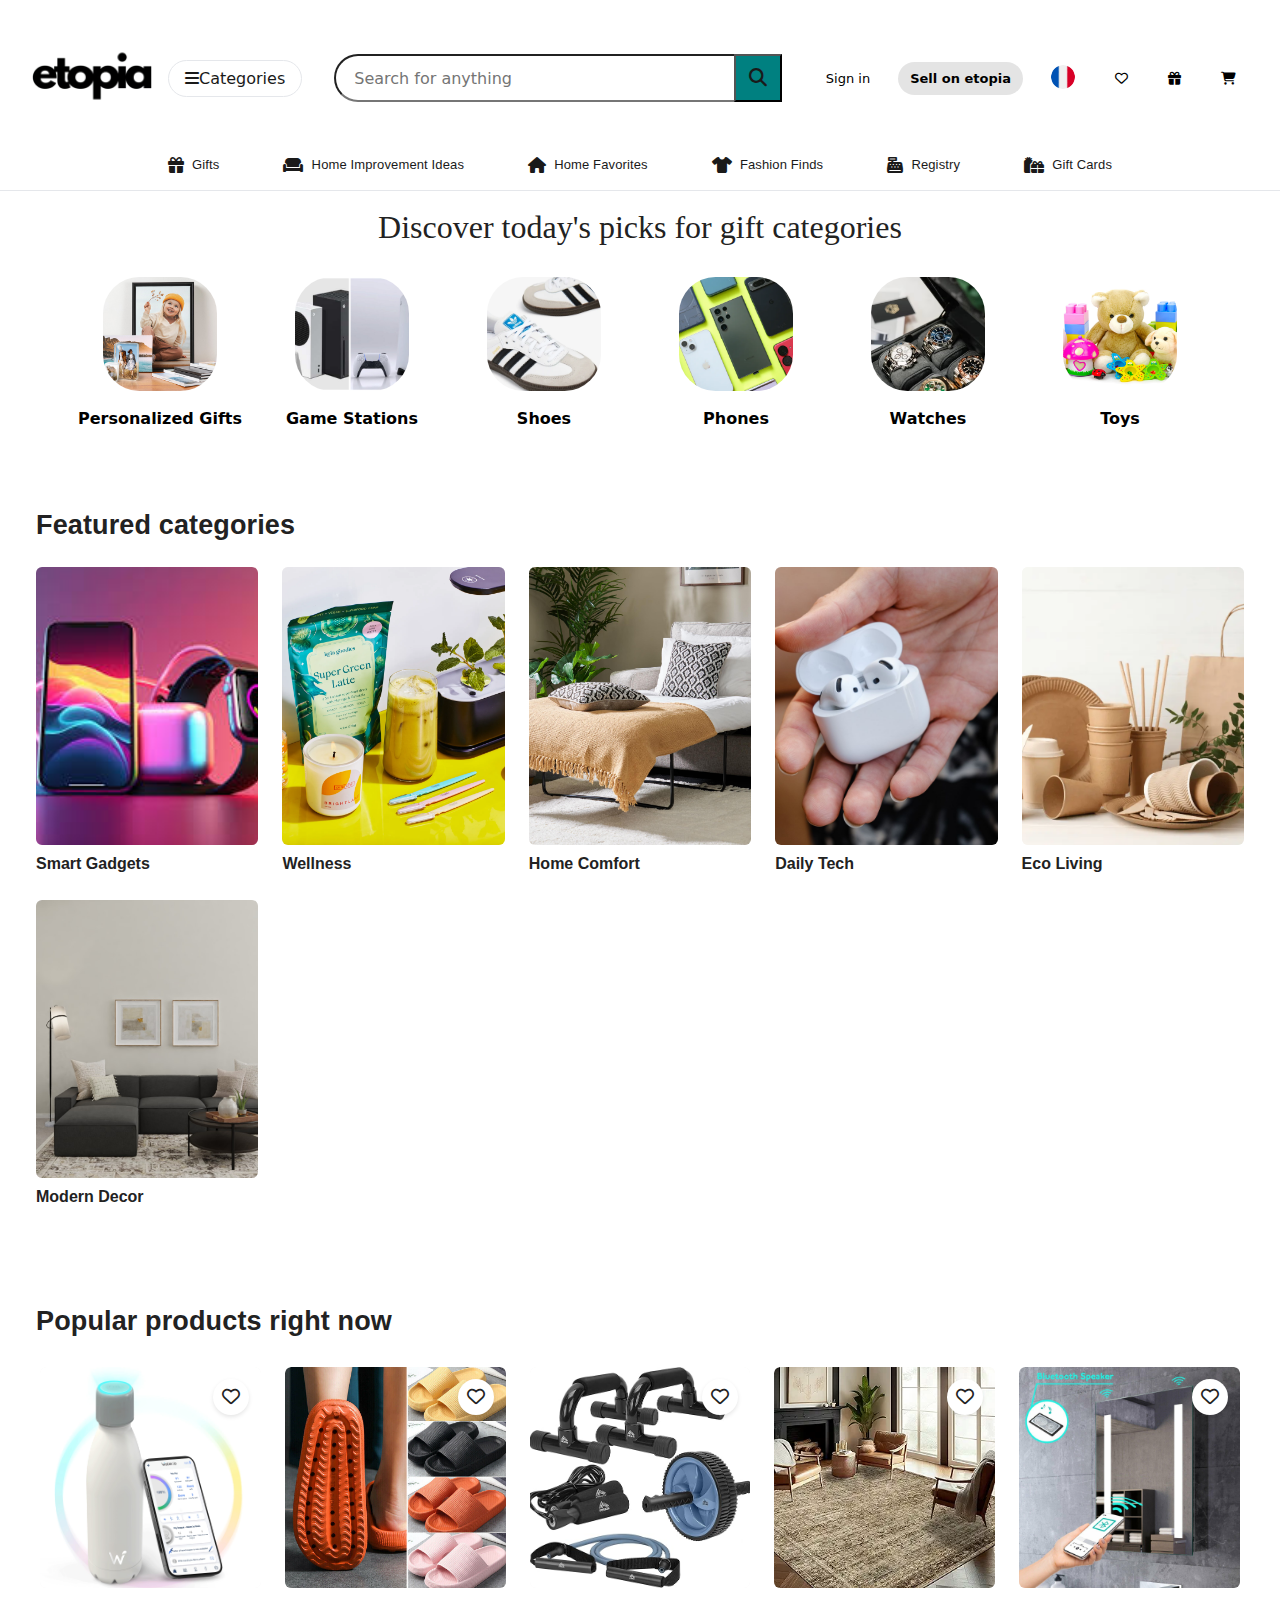
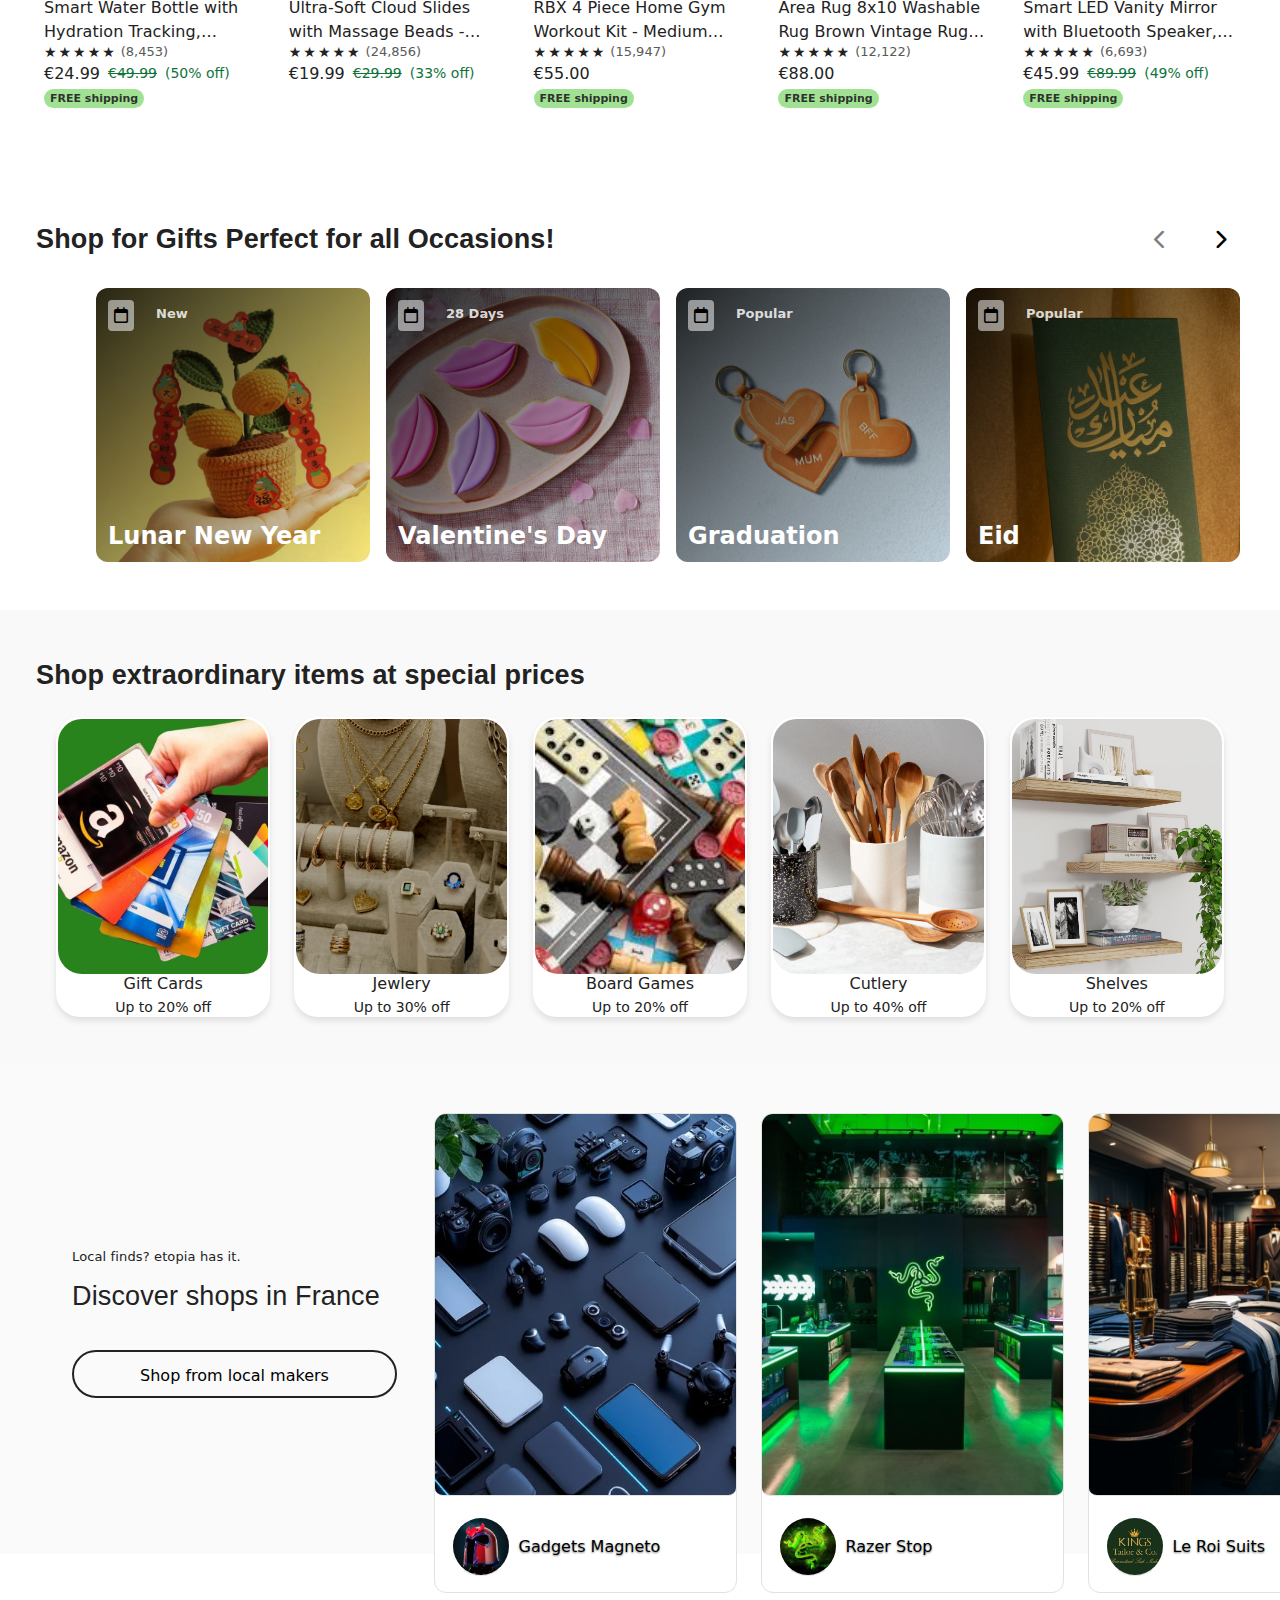
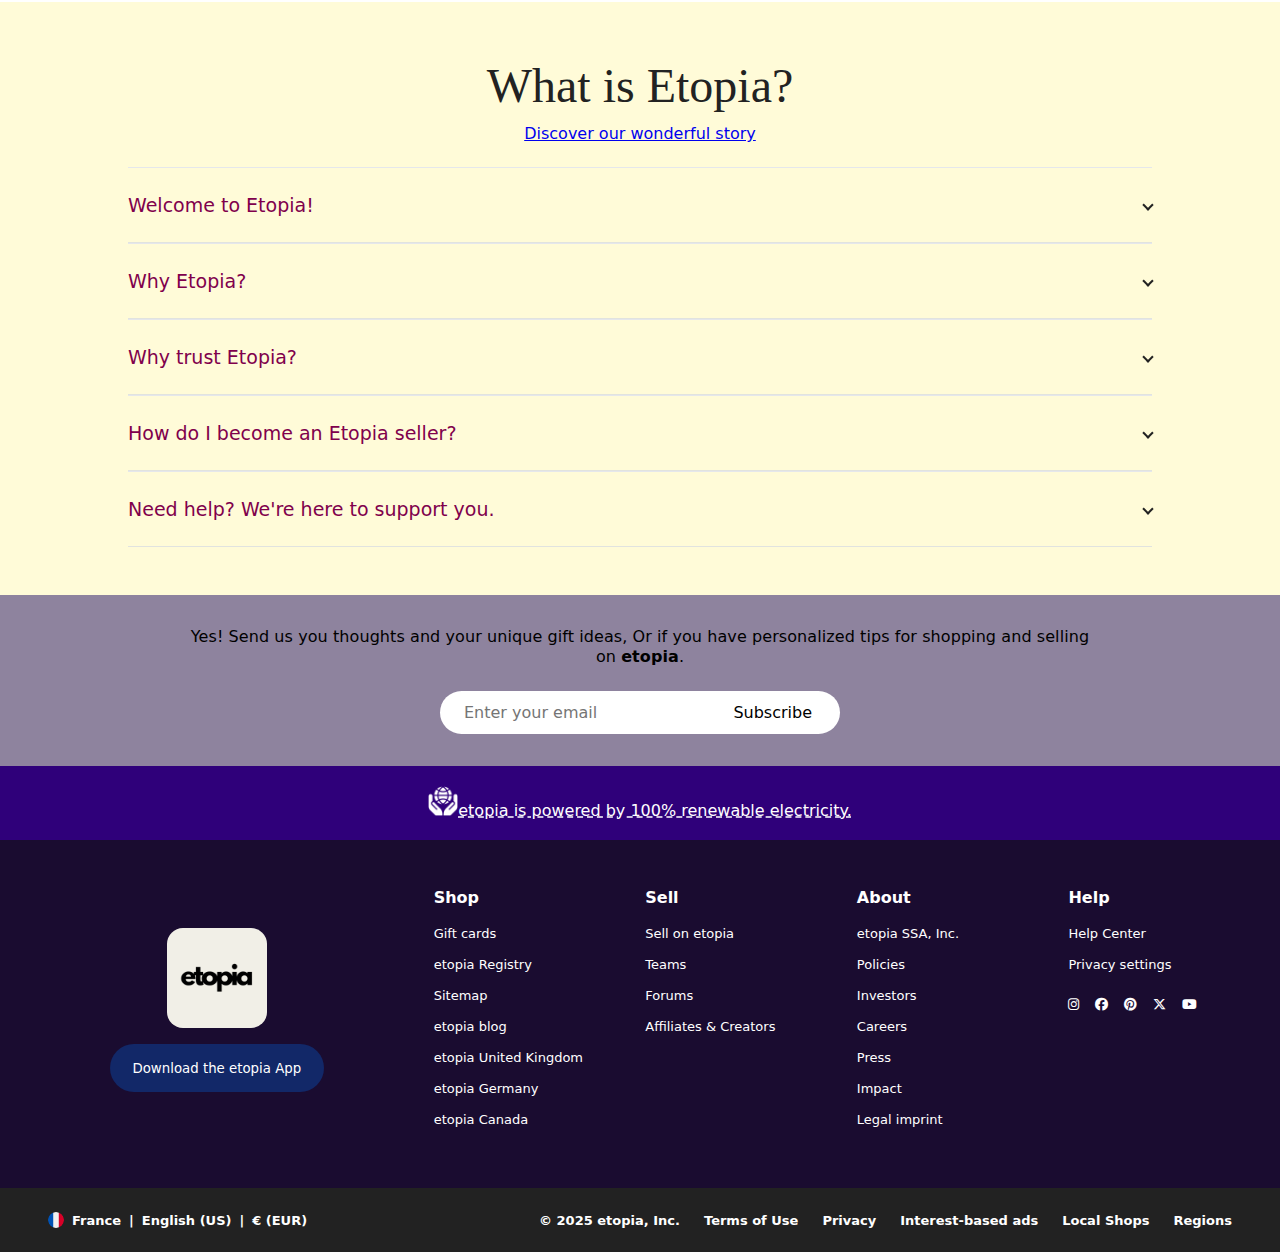
==== index.html @ 69017618 "Add files via upload" ====
<!DOCTYPE html>
<html lang="en">
<head>
    <meta charset="UTF-8">
    <meta name="viewport" content="width=device-width, initial-scale=1.0">
    <title>etopia - Online ecommerce/shopping platform for handmade, vintage, custom, and unique gifts</title>
    <link rel="stylesheet" href="https://cdnjs.cloudflare.com/ajax/libs/font-awesome/6.4.2/css/all.min.css">

    <link href="https://fonts.googleapis.com/icon?family=Material+Icons" rel="stylesheet">
    <link rel="stylesheet" href="styles.css">
    <!-- 
Group M2-RT :     
• Medkour Salah Eddine
• Arab Idris
 -->
</head>
<body>
    <header>
        <nav class="top-nav">
            <div class="nav-left">
                <div class="logo">
                    <img src="images/etopia logo 1.png" alt="etopia" width="100">
                </div>
                <div class="categories-dropdown">
                    <button class="categories-btn">
                        <i class="fas fa-bars"></i>
                        <span>Categories</span>
                    </button>
                    <div class="dropdown-menu">
                        <div class="dropdown-item parent">
                            <span>Tech & Gadgets</span>
                            <div class="submenu">
                                <a href="#">Smartphones & Accessories</a>
                                <a href="#">Home Automation Devices</a>
                                <a href="#">Audio & Wearables</a>
                                <a href="#">Computers & Laptops</a>
                                <a href="#">Gaming Consoles</a>
                            </div>
                        </div>
                        <div class="dropdown-item parent">
                            <span>Home Essentials</span>
                            <div class="submenu">
                                <a href="#">Smart Kitchen Gadgets</a>
                                <a href="#">Stylish Furniture</a>
                                <a href="#">Lighting & Decor</a>
                                <a href="#">Storage Solutions</a>
                                <a href="#">Cleaning Tech</a>
                            </div>
                        </div>
                        <div class="dropdown-item parent">
                            <span>Health & Fitness</span>
                            <div class="submenu">
                                <a href="#">Fitness Trackers</a>
                                <a href="#">Health Monitoring Devices</a>
                                <a href="#">Wellness Gadgets</a>
                                <a href="#">Personal Care Tech</a>
                                <a href="#">Sleep Enhancers</a>
                            </div>
                        </div>
                        <div class="dropdown-item parent">
                            <span>Digital Services</span>
                            <div class="submenu">
                                <a href="#">E-Learning Platforms</a>
                                <a href="#">Graphic Design Tools</a>
                                <a href="#">Digital Subscriptions</a>
                                <a href="#">Web & App Development</a>
                                <a href="#">Creative Resources</a>
                            </div>
                        </div>
                        <div class="dropdown-item parent">
                            <span>Gaming Zone</span>
                            <div class="submenu">
                                <a href="#">PC Gaming Accessories</a>
                                <a href="#">Virtual Reality Gear</a>
                                <a href="#">Streaming Tools</a>
                                <a href="#">Game Merchandise</a>
                                <a href="#">Online Games</a>
                            </div>
                        </div>
                        <div class="dropdown-item parent">
                            <span>Eco & Sustainable</span>
                            <div class="submenu">
                                <a href="#">Solar-Powered Devices</a>
                                <a href="#">Energy-Efficient Tech</a>
                                <a href="#">Recycled Electronics</a>
                                <a href="#">Eco-Friendly Gadgets</a>
                                <a href="#">Green Lifestyle</a>
                            </div>
                        </div>
                        <div class="dropdown-item parent">
                            <span>Office Tools</span>
                            <div class="submenu">
                                <a href="#">Ergonomic Furniture</a>
                                <a href="#">Work-from-Home Gear</a>
                                <a href="#">Video Conferencing Tools</a>
                                <a href="#">Organizational Software</a>
                                <a href="#">Office Accessories</a>
                            </div>
                        </div>
                    </div>
                </div>
                
                
            </div>
            
    
            <div class="search-container">
                <input type="text" placeholder="Search for anything">
                <button class="search-btn">
                    <i class="fas fa-search"></i>
                </button>
            </div>
    
            <div class="nav-right">
                <button class="sign-in">Sign in</button>
                <button class="sell-btn">Sell on etopia</button>
                <button class="region-btn">
                    <img src="images/france.png" alt="France" class="flag-icon">
                    <span class="hover-text">France</span>
                </button>
                <button class="icon-btn favorites-btn">
                    <i class="far fa-heart"></i>
                    <span class="hover-text">Favorites</span>
                </button>
                <button class="icon-btn gifts-btn">
                    <i class="fas fa-gift"></i>
                    <span class="hover-text">Gifts</span>
                </button>
                <button class="icon-btn cart-btn">
                    <i class="fas fa-shopping-cart"></i>
                    <span class="hover-text">Cart</span>
                </button>
            </div>
        </nav>
    
        <nav class="categories-nav">
            <button class="nav-btn">
                <i class="fas fa-gift"></i>
                Gifts
            </button>
            <button class="nav-btn"><i class="fa-solid fa-couch"></i>
                Home Improvement Ideas</button>
            <button class="nav-btn"><i class="fa-solid fa-house"></i>
                Home Favorites</button>
            <button class="nav-btn"><i class="fa-solid fa-shirt"></i>
                Fashion Finds</button>
            <button class="nav-btn"><i class="fa-solid fa-cash-register"></i>
                Registry</button>
            <button class="nav-btn"><i class="fa-solid fa-gifts"></i>
                Gift Cards</button>
        </nav>
        
    </header>
    

    <main>
        <h1>Discover today's picks for gift categories</h1>

        <section class="occasion-gifts">

            <div class="gift-categories">
                <div class="gift-category">
                    <img src="images/gifts category/personalised gifts.png" alt="Personalized gifts">
                    <span>Personalized Gifts</span>
                </div>
                <div class="gift-category">
                    <img src="images/gifts category/gamestations.webp" alt="Game Stations">
                    <span>Game Stations</span>
                </div>
                <div class="gift-category">
                    <img src="images/gifts category/shoes.jpg" alt="Shoes">
                    <span>Shoes</span>
                </div>
                <div class="gift-category">
                    <img src="images/gifts category/phones.jpg" alt="Phones">
                    <span>Phones</span>
                </div>
                <div class="gift-category">
                    <img src="images/gifts category/watches.jpg" alt="Watches">
                    <span>Watches</span>
                </div>
                <div class="gift-category">
                    <img src="images/gifts category/toys.png" alt="Toys">
                    <span>Toys</span>
                </div>
            </div>
        </section>
        <section class="featured-categories">
            <h2>Featured categories</h2>
        
            <div class="category-grid">
                <a href="#" class="category-item">
                    <div class="category-image">
                        <img src="images/Featured categories/smart-gadgets.avif" alt="Smart Gadgets and Tech">
                    </div>
                    <div class="category-label">Smart Gadgets</div>
                </a>
                <a href="#" class="category-item">
                    <div class="category-image">
                        <img src="images/Featured categories/wellness.avif" alt="Wellness Products">
                    </div>
                    <div class="category-label">Wellness</div>
                </a>
                <a href="#" class="category-item">
                    <div class="category-image">
                        <img src="images/Featured categories/home-comfort.avif" alt="Home Comfort Items">
                    </div>
                    <div class="category-label">Home Comfort</div>
                </a>
                <a href="#" class="category-item">
                    <div class="category-image">
                        <img src="images/Featured categories/daily-tech.avif" alt="Daily Tech Essentials">
                    </div>
                    <div class="category-label">Daily Tech</div>
                </a>
                <a href="#" class="category-item">
                    <div class="category-image">
                        <img src="images/Featured categories/eco-living.avif" alt="Eco-Friendly Living">
                    </div>
                    <div class="category-label">Eco Living</div>
                </a>
                <a href="#" class="category-item">
                    <div class="category-image">
                        <img src="images/Featured categories/modern-decor.avif" alt="Modern Home Decor">
                    </div>
                    <div class="category-label">Modern Decor</div>
                </a>
            </div>
        </section>
        

        <section class="popular-gifts">
            <h2>Popular products right now</h2>
            <div class="product-slider">
                <div class="product-grid">
                    <a href="#" class="product-card">
                        <div class="product-image-container">
                            <img src="images/popular gifts/smart-water-bottle.avif" alt="Smart Water Bottle">
                            <div class="favorite-button">
                                <i class="far fa-heart"></i>
                            </div>
                        </div>
                        <div class="product-details">
                            <div class="product-description">
                                <span class="product-description">Smart Water Bottle with Hydration Tracking, Temperature Display, and Bluetooth Speaker - Perfect for Fitness Enthusiasts</span>
                            </div>
                            <div class="product-rating">
                                <span class="stars">★★★★★</span>
                                <span class="review-count">(8,453)</span>
                            </div>
                            <div class="product-price">
                                <span class="price-value">€24.99</span>
                                <span class="original-price">€49.99</span>
                                <span class="discount">(50% off)</span>
                            </div>
                            <div class="shipping-info">FREE shipping</div>
                        </div>
                    </a>
        
                    <a href="#" class="product-card">
                        <div class="product-image-container">
                            <img src="images/popular gifts/cloud-slides.avif" alt="Cloud Slides">
                            <div class="favorite-button">
                                <i class="far fa-heart"></i>
                            </div>
                        </div>
                        <div class="product-details">
                            <div class="product-description">
                                <span class="product-description">Ultra-Soft Cloud Slides with Massage Beads - Pillow Slippers for Home and Outdoor, Anti-Slip</span>
                            </div>
                            <div class="product-rating">
                                <span class="stars">★★★★★</span>
                                <span class="review-count">(24,856)</span>
                            </div>
                            <div class="product-price">
                                <span class="price-value">€19.99</span>
                                <span class="original-price">€29.99</span>
                                <span class="discount">(33% off)</span>
                            </div>
                        </div>
                    </a>
        
                    <a href="#" class="product-card">
                        <div class="product-image-container">
                            <img src="images/popular gifts/workout-kit.avif" alt="Workout Kit">
                            <div class="favorite-button">
                                <i class="far fa-heart"></i>
                            </div>
                        </div>
                        <div class="product-details">
                            <div class="product-description">
                                <span class="product-description">RBX 4 Piece Home Gym Workout Kit - Medium Resistance Band, 9ft Adjustable Jump Rope, AB Roller & Push Up Bars</span>
                            </div>
                            <div class="product-rating">
                                <span class="stars">★★★★★</span>
                                <span class="review-count">(15,947)</span>
                            </div>
                            <div class="product-price">
                                <span class="price-value">€55.00</span>
                            </div>
                            <div class="shipping-info">FREE shipping</div>
                        </div>
                    </a>
        
                    <a href="#" class="product-card">
                        <div class="product-image-container">
                            <img src="images/popular gifts/area-rug.avif" alt="Soft Lounge Dress">
                            <div class="favorite-button">
                                <i class="far fa-heart"></i>
                            </div>
                        </div>
                        <div class="product-details">
                            <div class="product-description">
                                <span class="product-description">Area Rug 8x10 Washable Rug Brown Vintage Rug Traditional Mat Distressed Indoor Foldable Thin Rug Retro Accent Rug Floral Print Rug Non Slip Carpet Living Room Dining Room Office
                                </span>
                            </div>
                            <div class="product-rating">
                                <span class="stars">★★★★★</span>
                                <span class="review-count">(12,122)</span>
                            </div>
                            <div class="product-price">
                                <span class="price-value">€88.00</span>
                            </div>
                            <div class="shipping-info">FREE shipping</div>
                        </div>
                    </a>
        
                    <a href="#" class="product-card">
                        <div class="product-image-container">
                            <img src="images/popular gifts/vanity-mirror.avif" alt="LED Vanity Mirror">
                            <div class="favorite-button">
                                <i class="far fa-heart"></i>
                            </div>
                        </div>
                        <div class="product-details">
                            <div class="product-description">
                                <span class="product-description">Smart LED Vanity Mirror with Bluetooth Speaker, Phone Mount, and Multiple Light Settings</span>
                            </div>
                            <div class="product-rating">
                                <span class="stars">★★★★★</span>
                                <span class="review-count">(6,693)</span>
                            </div>
                            <div class="product-price">
                                <span class="price-value">€45.99</span>
                                <span class="original-price">€89.99</span>
                                <span class="discount">(49% off)</span>
                            </div>
                            <div class="shipping-info">FREE shipping</div>
                        </div>
                    </a>
                </div>
            </div>
        </section>
        

        <section class="occasion-carousel">
            <div class="heading-container">
                <h2>Shop for Gifts Perfect for all Occasions!</h2>
                <div class="scrl-buttons">
                    <button class="scrl-btn prev" aria-label="Previous"><i class="fas fa-chevron-left"></i></button>
                    <button class="scrl-btn next" aria-label="Next"><i class="fas fa-chevron-right"></i></button>
                </div>
            </div>
            <div class="occasion-cards">
                <div class="occasion-card">
                    <div class="card-content">
                        <div class="calendar-icon">
                            <i class="far fa-calendar"></i>
                        </div>
                        <div class="image-overlay"></div>
                        <img src="images/occasion carrousel/Lunar.webp" alt="Lunar New Year">
                        <div class="card-badge green">New</div>
                        <div class="card-title">Lunar New Year</div>
                    </div>
                </div>
                <div class="occasion-card">
                    <div class="card-content">
                        <div class="calendar-icon">
                            <i class="far fa-calendar"></i>
                        </div>
                        <div class="image-overlay"></div>
                        <img src="images/occasion carrousel/valentie.webp" alt="Valentine's Day">
                        <div class="card-badge purple">28 Days</div>
                        <div class="card-title">Valentine's Day</div>
                    </div>
                </div>
                <div class="occasion-card">
                    <div class="card-content">
                        <div class="calendar-icon">
                            <i class="far fa-calendar"></i>
                        </div>
                        <div class="image-overlay"></div>
                        <img src="images/occasion carrousel/graduation.webp" alt="Graduation">
                        <div class="card-badge orange">Popular</div>
                        <div class="card-title">Graduation</div>
                    </div>
                </div>
                <div class="occasion-card">
                    <div class="card-content">
                        <div class="calendar-icon">
                            <i class="far fa-calendar"></i>
                        </div>
                        <div class="image-overlay"></div>
                        <img src="images/occasion carrousel/Eid.webp" alt="Eid">
                        <div class="card-badge orange">Popular</div>
                        <div class="card-title">Eid</div>
                    </div>
                </div>
                <div class="occasion-card">
                    <div class="card-content">
                        <div class="calendar-icon">
                            <i class="far fa-calendar"></i>
                        </div>
                        <div class="image-overlay"></div>
                        <img src="images/occasion carrousel/housewarming.webp" alt="House Warming">
                        <div class="card-badge purple">20 Days</div>
                        <div class="card-title">House Warming</div>
                    </div>
                </div>
                <div class="occasion-card">
                    <div class="card-content">
                        <div class="calendar-icon">
                            <i class="far fa-calendar"></i>
                        </div>
                        <div class="image-overlay"></div>
                        <img src="images/occasion carrousel/expecting parent.webp" alt="Expecting Parent">
                        <div class="card-badge orange">13 Days</div>
                        <div class="card-title">Expecting Parent</div>
                    </div>
                </div>
                <div class="occasion-card">
                    <div class="card-content">
                        <div class="calendar-icon">
                            <i class="far fa-calendar"></i>
                        </div>
                        <div class="image-overlay"></div>
                        <img src="images/occasion carrousel/birthday.webp" alt="Birthday">
                        <div class="card-badge orange">July 2</div>
                        <div class="card-title">Birthday</div>
                    </div>
                </div>
            </div>
        </section>
        
        

        <section class="special-prices">
            <h2>Shop extraordinary items at special prices</h2>
            <div class="deals-grid">
                <div class="deal-card">
                    <img src="images/special prices/gift-cards.avif" alt="Gift Cards">
                    <h3>Gift Cards</h3>
                    <span class="dscnt">Up to 20% off</span>
                </div>
                <div class="deal-card">
                    <img src="images/special prices/jewlery.avif" alt="Jewelry">
                    <h3>Jewlery</h3>
                    <span class="dscnt">Up to 30% off</span>
                </div>
                <div class="deal-card">
                    <img src="images/special prices/board-games.avif" alt="Board Games">
                    <h3>Board Games</h3>
                    <span class="dscnt">Up to 20% off</span>
                </div>
                <div class="deal-card">
                    <img src="images/special prices/Cutlery.avif" alt="Cutlery">
                    <h3>Cutlery</h3>
                    <span class="dscnt">Up to 40% off</span>
                </div>
                <div class="deal-card">
                    <img src="images/special prices/shelves.avif" alt="Shelves">
                    <h3>Shelves</h3>
                    <span class="dscnt">Up to 20% off</span>
                </div>
            </div>
        </section>

        <section class="local-shops">
            <section class="welcome-button">
                <p>Local finds? etopia has it.</p>
                <h2>Discover shops in France</h2>
                <button class="discover-btn">Shop from local makers</button>
            </section>
            <div class="shop-grid">
                <div class="shop-card">
                    <img src="images/Local Shops/gadgets-magneto.avif" alt="Shop 1">
                    <div class="shop-info">
                        <img class="shop-avatar" src="images/Local Shops/gadgets-magneto-avatar.avif" alt="Shop Avatar">
                        <span class="shop-name">Gadgets Magneto</span>
                    </div>
                </div>
        
                <div class="shop-card">
                    <img src="images/Local Shops/razer-stop.avif" alt="Shop 2">
                    <div class="shop-info">
                        <img class="shop-avatar" src="images/Local Shops/razer-stop-avatar.avif" alt="Shop Avatar">
                        <span class="shop-name">Razer Stop</span>
                    </div>
                </div>
        
                <div class="shop-card">
                    <img src="images/Local Shops/Le-Roi-suits.avif" alt="Shop 3">
                    <div class="shop-info">
                        <img class="shop-avatar" src="images/Local Shops/Le-Roi-suits-avatar.avif" alt="Shop Avatar">
                        <span class="shop-name">Le Roi Suits</span>
                    </div>
                </div>
            </div>
        </section>
        
        
        <section class="what-is-etopia">
            <h2>What is Etopia?</h2>
            <h4><a href="https://www.etopia.com/about">Discover our wonderful story</a></h4>
            <div class="accordion">
                <details class="accordion-item">
                    <summary class="accordion-header">
                        <span>Welcome to Etopia!</span>
                        <i class="arrow"></i>
                    </summary>
                    <div class="accordion-content">
                        <p>Welcome to Etopia, the innovative online marketplace where you can discover and purchase directly from trusted sellers worldwide.
                            <br><br>
                            <b>A platform revolutionizing digital commerce</b>
                            Here, entrepreneurs and businesses from across the globe unite to offer their products to millions of discerning shoppers. From cutting-edge electronics to premium lifestyle products: Etopia is your destination for discovering exceptional items, supporting global entrepreneurs, and experiencing the future of online shopping.</p>
                    </div>
                </details>
                
                <details class="accordion-item">
                    <summary class="accordion-header">
                        <span>Why Etopia?</span>
                        <i class="arrow"></i>
                    </summary>
                    <div class="accordion-content">
                        <p>Are you searching for premium products, innovative solutions, or the perfect gifts? Etopia is your ideal destination, offering an extensive selection of items for every need and budget. With millions of products available, we provide an unparalleled shopping experience.
                            <br><br>
                            On Etopia, you'll find everything you need for any occasion, from tech gadgets and home essentials to fashion and lifestyle products: smart devices, premium accessories, home decor, electronics, fashion items, and much more...
                            <br><br>
                            What catches your eye? An affordable everyday essential or a premium lifestyle product? Support independent businesses while enjoying quality products that meet the highest standards. Our carefully curated selection ensures you'll find exactly what you're looking for.
                            <br><br>
                            <b>Buy and sell with confidence</b>
                            We celebrate the innovation and dedication of our sellers who maintain the highest standards of quality and service. Whether you're looking for the latest tech gadget, premium accessories, lifestyle products, or unique gifts... Each purchase represents the commitment to excellence of our passionate sellers.
                            <br><br>
                            <b>Experience modern commerce</b>
                            Every purchase on Etopia is more than just a transaction. You're supporting innovation, quality, and entrepreneurship while enjoying a seamless and personalized shopping experience. Together with our global network of sellers, we're creating the future of online shopping.</p>
                    </div>
                </details>
                
                <details class="accordion-item">
                    <summary class="accordion-header">
                        <span>Why trust Etopia?</span>
                        <i class="arrow"></i>
                    </summary>
                    <div class="accordion-content">
                        <p>Our platform is renowned for its security and reliability in online shopping.
                            <br><br>
                            <b>Trusted marketplace:</b> Etopia has established itself as a leading e-commerce platform, serving millions of satisfied customers worldwide.
                            <br><br>
                            <b>Rigorous seller verification:</b> Our sellers undergo comprehensive verification and must maintain high standards of quality and service.
                            <br><br>
                            <b>Customer reviews:</b> Our transparent review system helps you make informed decisions based on real customer experiences.
                            <br><br>
                            <b>Buyer protection:</b> Shop with confidence knowing you're protected by our comprehensive buyer protection program.
                            <br><br>
                            <b>Secure payments:</b> We offer multiple secure payment options through trusted payment providers, ensuring your financial information stays protected.
                            <br><br>
                            <b>Global shipping:</b> Enjoy reliable, tracked shipping options worldwide through our trusted logistics partners.
                            <br><br>
                            <b>Join our global marketplace and discover what Etopia has to offer.</b> Get inspired by our blog featuring success stories and shopping guides.</p>
                    </div>
                </details>
        
                <details class="accordion-item">
                    <summary class="accordion-header">
                        <span>How do I become an Etopia seller?</span>
                        <i class="arrow"></i>
                    </summary>
                    <div class="accordion-content">
                        <p>Great news: Our platform welcomes entrepreneurs worldwide! As long as your products meet <a href="https://www.etopia.com/legal/sellers/">Etopia's standards</a>, you're welcome to join our marketplace. Whether you're an established business or a startup, here's how to get started:
                            <br><br>
                            <b>1) Create your seller account:</b> Begin by creating an Etopia account and <a href="https://www.etopia.com/sell">setting up your store</a>.<br><br>
                            <b>2) List your products:</b> Create detailed listings for your products with high-quality images and descriptions.<br><br>
                            <b>3) Manage shipping:</b> Choose from our various shipping options to serve your customers efficiently.<br><br>
                            <b>4) Deliver excellence:</b> Provide outstanding customer service and maintain high product quality standards.<br><br>
                            Ready to grow your business globally!
                            <br><br>
                            <a href="https://www.etopia.com/sell"><i>Start selling</i></a></p>
                    </div>
                </details>
                
                <details class="accordion-item">
                    <summary class="accordion-header">
                        <span>Need help? We're here to support you.</span>
                        <i class="arrow"></i>
                    </summary>
                    <div class="accordion-content">
                        <button class="help-center-btn">Go to Help Center</button>
                    </div>
                </details>
            </div>
        </section>

    <div class="newsletter">
        <h3>Yes! Send us you thoughts and your unique gift ideas, Or if you have personalized tips for shopping and selling on <b>etopia</b>.</h3>
        <div class="subscribe-container">
            <input type="email" placeholder="Enter your email">
            <button class="subscribe-btn">Subscribe</button>
        </div>
     </div>
     
     <div class="renewable-banner">
        <span><img src="images/renewable icon.png" class="renewable-icon">etopia is powered by 100% renewable electricity.</span>
     </div>
     
     <footer>
        <div class="footer-wrapper">
            <div class="footer-left">
                <img src="images/etopia App Icon.png" alt="etopia App Icon" class="app-icon">
                <button class="download-btn">Download the etopia App</button>
            </div>
     
            <div class="footer-links">
                <div class="footer-col">
                    <h4>Shop</h4>
                    <ul>
                        <li><a href="#">Gift cards</a></li>
                        <li><a href="#">etopia Registry</a></li>
                        <li><a href="#">Sitemap</a></li>
                        <li><a href="#">etopia blog</a></li>
                        <li><a href="#">etopia United Kingdom</a></li>
                        <li><a href="#">etopia Germany</a></li>
                        <li><a href="#">etopia Canada</a></li>
                    </ul>
                </div>
     
                <div class="footer-col">
                    <h4>Sell</h4>
                    <ul>
                        <li><a href="#">Sell on etopia</a></li>
                        <li><a href="#">Teams</a></li>
                        <li><a href="#">Forums</a></li>
                        <li><a href="#">Affiliates & Creators</a></li>
                    </ul>
                </div>
     
                <div class="footer-col">
                    <h4>About</h4>
                    <ul>
                        <li><a href="#">etopia SSA, Inc.</a></li>
                        <li><a href="#">Policies</a></li>
                        <li><a href="#">Investors</a></li>
                        <li><a href="#">Careers</a></li>
                        <li><a href="#">Press</a></li>
                        <li><a href="#">Impact</a></li>
                        <li><a href="#">Legal imprint</a></li>
                    </ul>
                </div>
     
                <div class="footer-col">
                    <h4>Help</h4>
                    <ul>
                        <li><a href="#">Help Center</a></li>
                        <li><a href="#">Privacy settings</a></li>
                    </ul>
                    <div class="social-links">
                        <a href="#"><i class="fab fa-instagram"></i></a>
                        <a href="#"><i class="fab fa-facebook"></i></a>
                        <a href="#"><i class="fab fa-pinterest"></i></a>
                        <a href="#"><i class="fa-brands fa-x-twitter"></i></a>
                        <a href="#"><i class="fab fa-youtube"></i></a>
                    </div>
                </div>
            </div>
        </div>
     
        <div class="footer-bottom">
            <div class="region">
                <img src="images/france.png" alt="France" class="flag">
                <span>France</span> | 
                <span>English (US)</span> | 
                <span>€ (EUR)</span>
                
            </div>
            <div class="legal-links">
                <span>© 2025 etopia, Inc.</span>
                <a href="#">Terms of Use</a>
                <a href="#">Privacy</a>
                <a href="#">Interest-based ads</a>
                <a href="#">Local Shops</a>
                <a href="javascript:void(0)" id="regions-link">Regions</a>
                
                <div id="regions-table" class="regions-table">
                    <div class="regions-content">
                        <h3>Regions etopia does business in:</h3>
                        <div class="regions-grid">
                            <span>Algeria</span>
                            <span>France</span>
                            <span>Japan</span>
                            <span>Spain</span>
                            <span>Austria</span>
                            <span>Germany</span>
                            <span>Mexico</span>
                            <span>Sweden</span>
                            <span>Belgium</span>
                            <span>Hong Kong</span>
                            <span>New Zealand</span>
                            <span>Switzerland</span>
                            <span>Canada</span>
                            <span>India</span>
                            <span>Norway</span>
                            <span>The Netherlands</span>
                            <span>Canada (French)</span>
                            <span>Ireland</span>
                            <span>Poland</span>
                            <span>United Kingdom</span>
                            <span>Denmark</span>
                            <span>Palestine</span>
                            <span>Portugal</span>
                            <span>United States</span>
                            <span>Finland</span>
                            <span>Italy</span>
                            <span>Singapore</span>
                        </div>
                        <button id="close-btn">Got it</button>
                    </div>
                </div>
            </div>
        </div>
    
    
        
    </footer>
    
<!-- 
Group M2-RT :     
• Medkour Salah Eddine
• Arab Idris
 -->
    <script src="script.js"></script>
</body>
</html>
---- styles.css ----
:root {
    --primary-color: #1a1a1a;     /* Slightly softer black for main text */
    --accent-color: #0066cc;      /* Modern blue for CTAs and highlights */
    --gray-light: #f8f9fa;        /* Clean, modern light gray */
    --border-color: #e5e7eb;      /* Subtle border color */
    --hover-blue: #004d99;        /* Darker blue for hover states */
    --text-color: #1a1a1a;        /* Matching primary color for consistency */
}

* {
    margin: 0;
    padding: 0;
    box-sizing: border-box;
    font-family: "Graphik Webfont", -apple-system, system-ui, Roboto, sans-serif;
}

body {
    max-width: 1400px;
    margin: 0 auto;
    padding: 0;
    padding-top: 0%;
}

/* Header Styles */
header {
    box-shadow: #222222;
    margin: 0;
    padding: 0;
    border-bottom: 1px solid var(--border-color);
    padding: 1rem 2rem;
    padding-bottom: 0%;
    padding-top: 0%;
}

.header-container {
    display: flex;
    align-items: center;
    padding: 1rem 1rem;
    gap: 1.5rem;
    max-width: 1400px;
    margin: 0 auto;
    padding-bottom: 0%;
}

.logo img {
    width: 120px;
    height: 120px;
    cursor: pointer;
}


.top-nav {
    display: flex;
    align-items: center;
    justify-content: space-between;
    max-width: 1400px;
    margin: 0 auto;
    padding: 1rem 0;
    margin-bottom: 0s;
    padding-bottom: 0%;

}

.nav-left {
    display: flex;
    align-items: center;
    gap: 1rem;
}

.nav-right {
    display: flex;
    align-items: center;
    gap: 1rem;
}

.nav-right button {
    padding: 9px 12px;
    font-size: 13px;
}

.sell-btn {
    padding: 9px 15px;
    font-weight: 600;
}

.search-container {
    flex: 1;
    max-width: 50%;
    height: 48px;
    margin: 0 2rem;
    position: relative;

}

.search-container input {
    height: 48px;
    width: 100%;
    font-size: 16px;
    padding: 9px 42px 9px 18px;
    border-radius: 24px;
}

.search-btn {
    position: absolute;
    color: white;
    width: 48px;
    height: 48px;
    right: 0;
    background-color: #008080;
    cursor: pointer;
}

.search-btn:hover {
    border-radius: 32px;
}


.nav-buttons {
    display: flex;
    gap: 1rem;
}

.sign-in, .sell-btn {
    padding: 0.75rem 1rem;
    border: none;
    background: none;
    cursor: pointer;
    font-size: 0.9rem;
    transition: opacity 0.2s;
}

.sign-in:hover{
    background-color: #0080805d !important;
    transform: translateY(-2px);
    box-shadow: 0 5px 0 #22222263;
}

.sell-btn {
    border: none;
    background-color: #5959592a;
    border-radius: 24px;
}

.region-btn {
    position: relative;
    background: none;
    border: none;
    padding: 0.5rem;
    cursor: pointer;
}

.flag-icon {
    width: 24px;
    height: 24px;
    border-radius: 50%;
}

.icon-btn {
    position: relative;
    background: none;
    border: none;
    padding: 0.5rem;
    cursor: pointer;
}

.hover-text {
    position: absolute;
    top: calc(100% + 10px);
    left: 50%;
    transform: translateX(-50%);
    background: var(--hover-blue);
    color: white;
    padding: 0.5rem 1rem;
    border-radius: 4px;
    font-size: 0.875rem;
    white-space: nowrap;
    opacity: 0;
    visibility: hidden;
    transition: all 0.2s ease;
    z-index: 100;
}

.icon-btn:hover .hover-text,
.region-btn:hover .hover-text {
    opacity: 1;
    visibility: visible;
    transform: translateY(-4px);
}

.categories-nav {
    margin-top: 0;
    display: flex;
    justify-content: center;
    gap: 2rem;
    padding: 0.5rem 0;
}

.nav-btn {
    background: none;
    justify-content: center;
    justify-items: auto;
    border: none;
    color: var(--text-color);
    letter-spacing: .1299px;
    font-family: Graphik Webfont, -apple-system, Helvetica Neue, Droid Sans, Arial, "sans-serif";
    font-size: 13px;
    font-weight: 400;
    line-height: 1.4;
    padding: 0.5rem 1rem;
    cursor: pointer;
    display: flex;
    align-items: center;
    gap: 0.5rem;
    transition: all 0.3s ease;
}

.nav-btn:hover {
    background-color: rgba(34, 34, 34, 0.158);
    border-radius: 24px;
}

.nav-btn i {
    font-size: 1rem;
}


/* Categories Dropdown */
.categories-dropdown {
    position: relative;
    display: inline-block;
}

.categories-btn {
    border-radius: 24px;
    display: flex;
    align-items: center;
    padding: 0.5rem 1rem;
    border: 1px solid var(--border-color);
    background: white;
    cursor: pointer;
    font-size: 1rem;
    color: var(--text-color);
    border-radius: 24px;
    outline: none;
}

.categories-btn:hover {
    transform: translateY(-4px);
    box-shadow: 0 2px 5px rgba(0, 0, 0, 0.856);    
}

.dropdown-menu {
    position: absolute;
    top: 100%;
    left: 0;
    background: white;
    border: 1px solid var(--border-color);
    border-radius: 4px;
    box-shadow: 0 4px 8px rgba(0, 0, 0, 0.1);
    width: 250px;
    display: none; /* Hidden by default */
    z-index: 1000;
}

.dropdown-menu.active {
    display: block; /* Shown when active */
}

.dropdown-item {
    padding: 25px;
    text-decoration: none;
    color: var(--text-color);
    cursor: pointer;
    display: flex;
    justify-content: space-between;
    align-items: center;
}

.dropdown-item:hover {
    text-decoration: underline;
    background-color: var(--gray-light);
}

.dropdown-item.parent {
    position: relative;
}

.dropdown-item.parent:after {
    content: '›';
    font-size: 14px;
    margin-left: auto;
}

.submenu {
    padding: 25px;
    position: absolute;
    top: 0;
    left: 100%;
    background: white;
    border: 1px solid var(--border-color);
    border-radius: 4px;
    box-shadow: 0 4px 8px rgba(0, 0, 0, 0.1);
    width: 200px;
    display: none;
    z-index: 1001;
}

.submenu a {
    display: block;
    padding: 0.75rem 1rem;
    text-decoration: none;
    color: var(--text-color);
}

.submenu a:hover {
    text-decoration: underline;
    background-color: var(--gray-light);
}

/* Accessibility */
.dropdown-item:focus,
.submenu a:focus {
    outline: 2px solid var(--focus-color);
}



/* Main Content Styles */
main {
    max-width: 1400px;
    margin: 0 auto;
    padding: 0;
}

.occasion-gifts {
    max-width: 1400px;
    margin: 0 auto;
    padding: 32px 0;
}

h1 {
    font-family: "Guardian-EgypTT", serif;
    text-align: center;
    text-decoration: none;
    font-size: 32px;
    font-weight: 300;
    line-height: 36px;
    color: #222222;
    padding: 0 18px;
    padding-top: 18px;
}

.gift-categories {
    display: flex;
    justify-content: space-between;
    max-width: 1200px;
    margin: 0 auto;
    padding: 0 36px;
    gap: 24px;
}

.gift-category {
    text-align: center;
    display: flex;
    flex-direction: column;
    align-items: center;
    width: 200px; /* Fixed width */
    padding: 0;
    
}

.gift-category img {
    border-radius: 32%;
    object-fit: cover;
    width: 114px;
    height: 114px;
    margin-bottom: 12px;
    transition: all 0.3s ease;
    box-shadow: 0 0 0 rgba(0, 128, 128, 0); /* Default shadow (no glow) */
}

.gift-category span {
    font-weight: bold;
    display: block;
    margin-top: 6px;
}

.gift-category:hover img {
    transform: scale(1.1);
    box-shadow: 0 0 20px 5px #00838386, 
                0 0 30px 10px #00ffff33, 
                0 0 50px 15px #00ffff5d; /* Teal glow effect */
}

.gift-category:hover {
    cursor: pointer;
}

/* Add media queries for responsiveness */
@media (max-width: 1200px) {
    .gift-categories {
        flex-wrap: wrap;
        gap: 24px;
    }
}

@media (max-width: 768px) {
    .occasion-gifts {
        padding: 36px 24px;
    }

    h1 {
        font-size: 28px;
        line-height: 32px;
    }

    .gift-category {
        width: 120px;
    }

    .gift-category img {
        width: 100px;
        height: 100px;
    }
}

.h2 {
    font-family: Graphik Webfont, -apple-system, Helvetica Neue, Droid Sans, Arial, "sans-serif";
    font-size: 27px;
    font-weight: 500;
}


.featured-categories {
    max-width: 1400px;
    margin: 0 auto;
    padding: 12px 36px 48px;
}

.featured-categories h2 {
    font-family: Graphik Webfont, -apple-system, Helvetica Neue, Droid Sans, Arial, "sans-serif";
    font-size: 27px;
    font-weight: bold;
    text-decoration: solid;
    color: #222222;
    margin-bottom: 24px;
    text-align: left;
    word-spacing: 0px;
    letter-spacing: 0.13505px;
    line-height: 35.113px;
}

.category-grid {
    display: grid;
    grid-template-columns: repeat(6, 1fr);
    gap: 18px;
    width: 100%;
}

.category-item {
    text-decoration: solid;
    color: #222222;
    display: block;
    position: relative;
    transition: transform 0.2s ease-in-out;
}

.category-image {
    position: relative;
    width: 100%;
    padding-bottom: 100%; /* Creates a perfect square */
    overflow: hidden;
    border-radius: 6px;
    background-color: #faf9f8;
    aspect-ratio: 0.8 / 1;
}

.category-image img {
    position: absolute;
    top: 0;
    left: 0;
    width: 100%;
    height: 100%;
    object-fit: cover;
    transition: transform 0.2s ease-in-out;
}

.category-item:hover{
    box-shadow: 0 4px 8px rgba(0, 0, 0, 0.15);

}

.category-item:hover .category-image img {
    transform: scale(1.05);
    box-shadow: 0 4px 8px rgba(0, 0, 0, 0.15);

}

.category-label {
    font-family: -apple-system, Arial, Helvetica, sans-serif;
    font-size: 16px;
    color: #222222;
    margin-top: 8px;
    text-align: left;
    font-weight: bold;
    line-height: 1.4;
}

/* Responsive adjustments */
@media (max-width: 1024px) {
    .category-grid {
        grid-template-columns: repeat(4, 1fr);
    }
}

@media (max-width: 768px) {
    .category-grid {
        grid-template-columns: repeat(3, 1fr);
    }
    
    .featured-categories {
        padding: 12px 24px 36px;
    }
}

@media (max-width: 480px) {
    .category-grid {
        grid-template-columns: repeat(2, 1fr);
        gap: 12px;
    }
    
    .featured-categories h2 {
        font-size: 27px;
        margin-bottom: 16px;
        font-weight: bold;
    }
}

.product-grid {
    display: grid;
    grid-template-columns: repeat(5, 1fr);
    gap: 1rem;
    padding: 0 36px;
    gap: 18px;
}

.product-card {
    border-radius: 6px;
    overflow: hidden;
}

.product-info {
    padding: 1rem;
}

.rating {
    color: var(--rating-color);
    margin: 0.5rem 0;
}

.shipping {
    color: #595959;
    font-size: 0.9rem;
}

.occasion-cards {
    display: flex;
    gap: 16px;
    overflow-x: auto;
    scroll-behavior: smooth;
    scrollbar-width: none;
    -ms-overflow-style: none;
    padding: 0 60px;
}

.occasion-card:hover{
    box-shadow: 0 5px 0 #2222224d;
    transform: translateY(-4px);
}

.occasion-cards::-webkit-scrollbar {
    display: none;
}

.occasion-card {
    position: relative;
    min-width: 200px;
    border-radius: 8px;
    overflow: hidden;
}

.badge {
    position: absolute;
    top: 1rem;
    left: 1rem;
    background: white;
    padding: 0.25rem 0.5rem;
    border-radius: 12px;
    font-size: 0.8rem;
}

.deals-grid {
    display: grid;
    grid-template-columns: repeat(5, 1fr);
    gap: 1rem;
    padding: 0 36px;
    gap: 18px;
}

.deal-card {
    text-align: center;
}

.local-shops-btn {
    padding: 0.75rem 1.5rem;
    border: 2px solid var(--primary-color);
    border-radius: 24px;
    background: white;
    cursor: pointer;
    margin-bottom: 2rem;
}

/* Accordion Styles */
.accordion-item {
    border-top: 1px solid var(--border-color);
}

.accordion-btn {
    width: 100%;
    text-align: left;
    padding: 1rem 0;
    background: none;
    border: none;
    cursor: pointer;
}

.popular-gifts {
    max-width: 1400px;
    margin: 0 auto;
    padding: 12px 36px 48px;
}

.popular-gifts h2 {
    font-family: Graphik Webfont, -apple-system, Helvetica Neue, Droid Sans, Arial, "sans-serif";
    font-size: 27px;
    font-weight: bold;
    text-decoration: solid;
    color: #222222;
    margin-bottom: 24px;
    text-align: left;
    word-spacing: 0px;
    letter-spacing: 0.13505px;
    line-height: 35.113px;
}

.product-slider {
    position: relative;
    overflow-x: auto;
    overflow-y: hidden;
    -webkit-overflow-scrolling: touch;
    scrollbar-width: none; /* Firefox */
    -ms-overflow-style: none; /* IE/Edge */
}

.product-slider::-webkit-scrollbar {
    display: none; /* Chrome/Safari */
}

.product-grid {
    display: grid;
    grid-auto-flow: column;
    grid-auto-columns: 280px;
    gap: 18px;
    padding: 4px;
}

.product-card {
    text-decoration: none;
    color: #222222;
    display: block;
    position: relative;
}

.product-image-container {
    position: relative;
    width: 100%;
    padding-bottom: 100%;
    border-radius: 6px;
    overflow: hidden;
    background-color: #faf9f8;
}

.product-image-container img {
    object-fit: cover;
    position: absolute;
    top: 0;
    left: 0;
    width: 100%;
    height: 100%;
    object-fit: cover;
    transition: transform 0.2s ease-in-out;
}

.favorite-button {
    position: absolute;
    top: 12px;
    right: 12px;
    width: 36px;
    height: 36px;
    background: white;
    border-radius: 50%;
    display: flex;
    align-items: center;
    justify-content: center;
    cursor: pointer;
    box-shadow: 0 2px 4px rgba(0,0,0,0.1);
}

.favorite-button:hover{
    background-color: rgba(255, 0, 76, 0.411) !important;
}


.favorite-button i {
    font-size: 18px;
    color: #222222;
}

.product-details {
    padding: 8px 4px;
}

.product-rating {
    display: flex;
    align-items: center;
    gap: 4px;
    margin-bottom: 4px;
}

.stars {
    color: #222222;
    font-size: 14px;
    letter-spacing: 2px;
}

.review-count {
    color: #595959;
    font-size: 13px;
}

.product-price {
    margin-bottom: 4px;
    font-size: 16px;
    display: flex;
    gap: 8px;
    align-items: center;
}

.price-value {
    font-weight: 500;
}

.original-price {
    text-decoration: line-through;
    color: #0F743B;
    font-size: 14px;
}

.discount {
    color: #0F743B;
    font-size: 14px;
}

.shipping-info {
    display: inline-block;
    text-align: left;
    border-radius: 24px;
    font-weight: 700;
    box-sizing: border-box;
    padding: 3px 6px 3px 6px;
    margin: auto;
    background-color: #A0E193;
    color: #222222e7;
    font-size: 11px;
    white-space: nowrap;
    word-spacing: 0px;
}

.product-description {
    font-size: 16px;
    letter-spacing: 0.08px;
    line-height: 1.5em;
    height: 3em;
    text-align: left;
    font-weight: 500;
    width: 100%;
    overflow: hidden;
    text-overflow: ellipsis;
    display: -webkit-box;
    -webkit-line-clamp: 2;
    -webkit-box-orient: vertical;
}
.product-card:hover .product-image-container img {
    transform: scale(1.05);
}
.favorite-button:hover {
    background-color: #f5f5f5;
}
@media (max-width: 768px) {
    .popular-gifts {
        padding: 12px 24px 36px;
    }
    
    .product-grid {
        grid-auto-columns: 240px;
        gap: 12px;
    }
}

@media (max-width: 480px) {
    .popular-gifts h2 {
        font-size: 20px;
        margin-bottom: 16px;
    }
}

.occasion-carousel {
    position: relative;
    padding: 48px 0;
    margin: 0 auto;
    max-width: 1400px;
}

.heading-container {
    display: flex;
    align-items: center;
    justify-content: space-between;
    margin-bottom: 24px;
    padding: 0%; /* Ensures same padding as the card section */
}

.heading-container h2 {
    text-align: left;
    font-family: Graphik Webfont, -apple-system, Helvetica Neue, Droid Sans, Arial, sans-serif;
    font-size: 27px;
    font-weight: bold;
    color: #222222;
    margin: 0;
    letter-spacing: 0.13505px;
    line-height: 35.113px;
}


.occasion-cards {
    display: flex;
    gap: 16px;
    overflow-x: auto;
    scroll-behavior: smooth;
    padding: 0 60px; /* Same padding as heading-container */
    -ms-overflow-style: none; 
    scrollbar-width: none; 
}


.occasion-cards::-webkit-scrollbar {
    display: none;
}

.occasion-card {
    flex: 0 0 auto;
    width: 274px;
    height: 274px;
    position: relative;
    border-radius: 12px;
    overflow: hidden;
    cursor: pointer;
}

.nav-buttons {
    display: flex;
    gap: 12px;
}

.image-overlay {
    position: absolute;
    top: 0;
    left: 0;
    right: 0;
    bottom: 0;
    background: linear-gradient(to bottom right, rgba(0, 0, 0, 0.842), transparent);
    z-index: 1;
}

.occasion-card img {
    width: 100%;
    height: 100%;
    object-fit: cover;
}

.calendar-icon {
    position: absolute;
    top: 12px;
    left: 12px;
    z-index: 2;
    background: rgba(255, 255, 255, 0.514);
    padding: 6px;
    border-radius: 4px;
}

.card-badge {
    position: absolute;
    top: 12px;
    left: 48px;
    z-index: 2;
    padding: 6px 12px;
    border-radius: 24px;
    font-size: 13px;
    color: rgba(255, 255, 255, 0.829);
    font-weight: bold;
}

.card-title {
    position: absolute;
    bottom: 12px;
    left: 12px;
    z-index: 2;
    color: white;
    font-size: 24px;
    font-weight: bold;
}

.scrl-buttons {
    display: flex;
    gap: 12px; /* Space between buttons */
    box-shadow: #222222;
}

.scrl-btn {
    width: 48px;
    height: 48px;
    background: rgb(255, 255, 255);
    border: none;
    border-radius: 50%;
    cursor: pointer;
    display: flex;
    align-items: center;
    justify-content: center;
    font-size: 20px;
    font-weight: bold;
    color: black;
    transition: background 0.3s ease;
}

.scrl-btn:hover {
    background: rgba(221, 221, 221, 0.568);
}

.occasion-cards {
    margin-top: 0;
}

/* Styling for the special prices section */
.special-prices {
    display: flex;
    flex-direction: column;
    padding: 48px 20px;
    background-color: #f9f9f9;
    position: relative;
    max-width: 1328px;
    margin: 0 auto;
    margin-bottom: 24px;
}


.special-prices h2 {
    font-family: Graphik Webfont, -apple-system, Helvetica Neue, Droid Sans, Arial, "sans-serif";
    font-size: 27px;
    text-decoration: solid;
    color: #222222;
    margin-bottom: 24px;
    text-align: start;
    word-spacing: 0px;
    letter-spacing: 0.13505px;
    line-height: 35.113px;
}

.deals-grid {
    display: flex;
    gap: 24px;
    padding: 0 20px;
}

.deal-card {
    display: flex;
    align-items: center;
    position: relative;
    box-sizing: border-box;
    padding: 2px;  /* Increased padding */
    aspect-ratio: 0.8 / 1;
    background-color: #ffffff;
    border-radius: 24px;
    overflow: hidden;
    box-shadow: 0 4px 6px rgba(0, 0, 0, 0.1);
    text-align: left;
    transition: transform 0.3s ease-in-out;
    cursor: pointer;
    display: flex;
    flex-direction: column;
    height: 300px;
    width: 300px;
}

.deal-card img {
    height: 90%;
    width: 100%;  /* Reduced width */
    object-fit: cover;  /* Changed to contain */
    border-radius: 24px;
    margin: 0 auto;  /* Center the image */

}


.deal-card:hover {
    box-shadow: 0 4px 8px rgba(0, 0, 0, 0.5);
    transform: translateY(-4px);
}


.deal-card h3 {
    font-weight: bold;
    font-size: 16px;
    font-weight: 500;
    color: #222;
    margin-bottom: 6px;
}

.dscnt {
    font-size: 14px;
    color: #222;
    font-weight: 400;
}

.deal-card:hover img {
    opacity: 0.9;
}



.local-shops {
    display: flex;
    padding: 48px 0;
    height: 489px;
    width: 1328px;
    background-color: #fafafa;
    margin-bottom: 48px;
    padding-bottom: 48px;
}

.welcome-button {
    margin-top: 100px;
    padding: 36px;
    display: block;
    justify-content: center;
    align-items: center;
}

.welcome-button h2 {
    font-family: "Graphik Webfont", -apple-system, "Helvetica Neue", "Droid Sans", Arial, "sans-serif";
    font-size: 27px;
    line-height: 35px;
    letter-spacing: 0.13505px;
    font-weight: 500;
    text-align: left;
    word-spacing: 0px;
    display: block;
    height: 35.01094px;
    width: 325.531px;
    margin: 0 0 36px 0;
    color:#222222;
    box-sizing: border-box;
}

.welcome-button p {
    font-family: system-ui, -apple-system, BlinkMacSystemFont, 'Segoe UI', Roboto, Oxygen, Ubuntu, Cantarell, 'Open Sans', 'Helvetica Neue', sans-serif;
    font-size: 13px;
    letter-spacing: 0.1299px;
    text-align: left;
    word-spacing: 0px;
    display: block;
    height: 18.1719px;
    width: 325.531px;
    margin: 0 0 12px 0;
    color:#222222;
}

.discover-btn {
    font-family: "Graphik Webfont", -apple-system, system-ui, Roboto, sans-serif;
    position: relative;
    display: inline-block;
    z-index: 10;
    line-height: 24px;
    height: 48px;
    width: 325px;;
    min-height: 48px;
    min-width: 48px;
    text-align: center;
    vertical-align: middle;
    font-size: 16px;
    white-space: nowrap;
    padding: 12px 18px 12px 18px;
    border: 2px solid #222;
    border-radius: 24px;
    background: transparent;
    font-weight: 500;
    cursor: pointer;
    word-spacing: 0px;
}

.discover-btn:hover {
    background-color: #f7f7f7;
    transform: translateY(-2px);
    box-shadow: 0 4px 8px rgba(0, 0, 0, 0.15);
}

.shop-grid {
    display: flex;
    gap: 24px;
}

.shop-card {
    display: flex;
    flex-direction: column;
    height: 480px;
    width: 303px;
    background-color: #ffffff;
    border: 1px solid #e1e3df;
    border-radius: 12px;
    overflow: hidden;
    transition: all 0.3s ease;
    text-align: center;
    cursor: pointer;
    box-shadow: #222222;
    position: relative;
}

.shop-card:hover {
    transform: translateY(-4px);
    box-shadow: 0 4px 8px rgba(0, 0, 0, 0.137);
}

.shop-card img {
    width: 100%;
    height: 80%; /* Occupies 80% of the card */
    aspect-ratio: 1;
    object-fit: cover;
    border-radius: 8px;
    border-bottom: 1px solid #e1e3df;
}

.shop-info {
    position: absolute;
    bottom: 16px;
    left: 16px;
    display: flex;
    align-items: center;
    gap: 8px;
}

.shop-avatar {
    width: 60px !important;
    height: 60px !important;
    border-radius: 50% !important;
    border: 2px solid white;
}

.shop-avatar:hover{
    transform: translateY(-4px);
}

.shop-name {
    font-weight: 500;
    text-shadow: 0 1px 2px rgba(0,0,0,0.5);
}

/* Whhat is Etsy? */

.what-is-etopia {
    margin-top: 48px !important;
    padding-top: 48px;
    padding: 48px;
    background-color: #fffbd8;
}

.what-is-etopia h2 {
    font-family: "Guardian-EgypTT", serif;
    text-align: center;
    text-decoration: none;
    font-size: 48px;
    font-weight: 300;
    line-height: 36px;
    color: #222222;
    padding: 0 18px;
    padding-top: 18px;
    margin-bottom: 20px;
}

.what-is-etopia h4{
    font-weight: 200;
    color: #222222;
    font-size: 16px;

    text-align: center;
    margin-bottom: 24px;
}

.accordion {
    max-width: 1024px;
    margin: 0 auto;
}

.accordion-item {
    border-bottom: 1px solid #e1e3df;
    padding: 18px 0;
}

.accordion-header {
    color: #80004C;

    font-weight: bold;
    display: flex;
    justify-content: space-between;
    align-items: center;
    cursor: pointer;
    font-size: 19px;
    font-weight: 500;
    padding: 8px 0;
    list-style: none;
}

.arrow {
    border: solid #222;
    border-width: 0 2px 2px 0;
    display: inline-block;
    padding: 3px;
    transform: rotate(45deg);
    transition: transform 0.2s;
}

details[open] .arrow {
    transform: rotate(-135deg);
}

.accordion-content {
    padding: 16px 0;
    color: #595959;
    line-height: 1.5;
}

.help-center-btn {
    justify-content: center;
    margin-top: 12px;
    padding: 12px 18px;
    border: 2px solid #222;
    border-radius: 24px;
    background: transparent;
    font-weight: 500;
    cursor: pointer;
}

.help-center-btn:hover {
    background-color: #f1f1f1;
}


.newsletter {
    background-color: #8e839e;
    padding: 32px;
    text-align: center;
}

.newsletter h3 {
    font-weight:500;
    letter-spacing: 0.08px;
    line-height: 20px;
    text-decoration: none solid rgba(34, 34, 34);
    font-size: 16px;
    text-align: center !important;
    max-width: 900px;
    margin: 0 auto 24px;
}

.subscribe-container {
    position: relative;
    max-width: 400px;
    margin: 0 auto;
    box-sizing: border-box;
    box-shadow: #222222;
    border:  #222222;
}

.subscribe-container input {
    width: 100%;
    padding: 12px 100px 12px 24px;
    border: none;
    border-radius: 24px;
    font-size: 16px;
}

.subscribe-btn {
    position: absolute;
    right: 4px;
    top: 4px;
    bottom: 4px;
    padding: 8px 24px;
    border: none;
    border-radius: 20px;
    background: transparent;
    cursor: pointer;
    font-size: 16px;
    transition: all 0.2s ease;
}

.subscribe-btn:hover {
    background: #222;
    color: white;
}

.renewable-banner {
    align-items: center;
    padding: 20px;
    background-color: #2f007a;
    color: white;
    text-align: center;
    text-decoration: underline dashed;
}

.renewable-icon{

    overflow: hidden;
    font-size: 10px;
    text-align: left;
    height: 30px;
    width: 30px;
}

footer {
    background-color: #1a0c30;
    color: white;
    padding: 48px 0 0;
}

.footer-wrapper {
    max-width: 1400px;
    margin: 0 auto;
    display: flex;
    gap: 48px;
    padding: 0 48px;
}

.footer-left {
    margin-top: 40px;
    width: 337.672px;
    display: flex;
    flex-direction: column;
    align-items: center;
    gap: 16px;
}

.app-icon {
    width: 100px;
    height: 100px;
    border-radius: 16px;
}

.app-icon:hover{
    cursor: pointer;
    background-color: var(--gray-light);
    box-shadow: 10px 5px 10px rgba(0, 0, 0, 0.692);
    transform: translateY(-4px);

}

.download-btn {
    background-color: #122868;
    color: white;
    border: none;
    padding: 12px 24px;
    border-radius: 24px;
    cursor: pointer;
    height: 48px;
    width: 213.859px;
    padding: 12px 18px  12px 18px ;
}

.download-btn:hover{
    box-sizing: border-box;
    box-shadow: 5px 5px 5px rgba(0, 0, 0, 0.692);
    transform: translateY(-4px);
}

.footer-links {
    display: grid;
    grid-template-columns: repeat(4, 1fr);
    gap: 48px;
    flex: 1;
}

.footer-col h4 {
    font-size: 16px;
    margin-bottom: 16px;
}

.footer-col ul {
    list-style: none;
    padding: 0;
}

.footer-col li {
    margin-bottom: 12px;
}

.footer-col a {
    color: white;
    text-decoration: none;
    font-size: 13px;
}

.social-links {
    display: flex;
    gap: 16px;
    margin-top: 24px;
}

.footer-bottom {
    font-weight: bold;
    margin-top: 48px;
    padding: 24px 48px;
    background-color: #222222;
    display: flex;
    justify-content: space-between;
    align-items: center;
    font-size: 13px;
}

.region {
    display: flex;
    align-items: center;
    gap: 8px;
}

.flag {
    width: 16px;
    height: 16px;
    border-radius: 50%;
}

.legal-links {
    display: flex;
    gap: 24px;
}

.legal-links a {
    color: white;
    text-decoration: none;
}

.legal-links a:hover {
    text-decoration: underline;
}

.regions-table {
    display: none; /* Initial state */
    position: fixed;
    top: 0;
    left: 0;
    width: 100%;
    height: 100%;
    background-color: rgba(0, 0, 0, 0.5);
    z-index: 1000;
}

.regions-content {
    cursor: pointer;
    position: fixed;
    top: 50%;
    left: 50%;
    transform: translate(-50%, -50%);
    background-color: #ffffff;
    padding: 24px;
    border-radius: 12px;
    width: 90%;
    max-width: 600px;
}

.regions-content h3 {
    font-family: "Guardian-EgypTT", serif;
    text-align: left;
    text-decoration: none;
    font-size: 32px;
    font-weight: 200;
    line-height: 36px;
    color: #222222;
    padding: 0 18px;
    padding-bottom: 20px;
    margin-bottom: 20px;
}

.regions-grid {
    padding: 20px;
    display: grid;
    grid-template-columns: repeat(4, 1fr);
    gap: 32px;
    margin-bottom: 24px;
}

.regions-grid span {
    font-weight: 400;
    color: #595959;
    font-size: 20px;
    cursor: pointer;
}

.regions-grid span:hover {
    text-decoration: underline;
    color: #222;
}


#close-btn {
    font-size: 14px;
    padding: 8px 16px;
    border: none;
    border-radius: 24px;
    background-color: #222;
    color: #fff;
    cursor: pointer;
}

#close-btn:hover {
    background-color: #444;
}

@media (max-width: 480px) {
    .regions-grid {
        grid-template-columns: repeat(2, 1fr);
    }
}


/* Add these icon-specific styles */
.nav-buttons i {
    font-size: 20px;
    color: var(--text-color);
}

.search-btn i {
    color: var(--text-color);
    font-size: 18px;
}


/* Add styles for rating stars */
.rating i {
    color: var(--rating-color);
    font-size: 14px;
}

/* Add styles for the price badge */
.price-badge {
    position: absolute;
    top: 10px;
    left: 10px;
    background: white;
    padding: 4px 8px;
    border-radius: 24px;
    font-size: 12px;
    font-weight: bold;
}

/* General button hover styles */
button {
    transition: all 0.3s ease;
}

button:hover {
    box-shadow: 2px 2px 5px rgba(0, 0, 0, 0.24);
    transform: none;
    border-radius: 24px;
}

/* Specific button hover styles */
.search-btn:hover {
    border-radius: 20px;
    box-shadow: 0 2px 8px rgba(241, 100, 30, 0.4);
}

.sell-btn:hover{
    box-shadow: 2px 3px 0 #0000006c;
    background-color: rgba(34, 34, 34, 0.158);
    border-radius: 24px;
}

.icon-btn:hover {
    background-color: var(--gray-light);
    box-shadow: 0 2px 5px rgba(0, 0, 0, 0.1);
}

.local-shops-btn:hover {
    background-color: var(--gray-light);
    box-shadow: 0 2px 5px rgba(0, 0, 0, 0.1);
    transform: translateY(-2px);
}

.subscribe button:hover {
    background-color: #e15a1b;
    box-shadow: 0 2px 8px rgba(241, 100, 30, 0.3);
}

.accordion-btn:hover {
    color: var(--accent-color);
    box-shadow: 0 1px 3px rgba(0, 0, 0, 0.05);
}

/* Base styles for all sections */
.featured-categories,
.popular-gifts,
.occasion-carousel,
.special-prices,
.local-shops,
.what-is-etopia {
    max-width: 1400px;
    margin: 0 auto;
    padding: 48px 36px;
}

/* Large screens (default) */
@media screen and (min-width: 1025px) {
    .featured-categories,
    .popular-gifts,
    .occasion-carousel,
    .special-prices,
    .local-shops,
    .what-is-etopia {
        width: 100%;
        max-width: 1328px;
        margin: 0 auto;
    }

    .product-grid,
    .category-grid,
    .deals-grid {
        grid-template-columns: repeat(5, 1fr);
        gap: 24px;
    }
}

/* Medium screens */
@media screen and (min-width: 769px) and (max-width: 1024px) {
    .featured-categories,
    .popular-gifts,
    .occasion-carousel,
    .special-prices,
    .local-shops,
    .what-is-etopia {
        padding: 36px 24px;
        width: calc(100% - 48px);
    }

    .product-grid,
    .category-grid,
    .deals-grid {
        grid-template-columns: repeat(4, 1fr);
        gap: 18px;
    }
}

/* Tablet */
@media screen and (min-width: 481px) and (max-width: 768px) {
    .featured-categories,
    .popular-gifts,
    .occasion-carousel,
    .special-prices,
    .local-shops,
    .what-is-etopia {
        padding: 24px 16px;
        width: calc(100% - 32px);
    }

    .product-grid,
    .category-grid,
    .deals-grid {
        grid-template-columns: repeat(3, 1fr);
        gap: 16px;
    }
}

/* Mobile */
@media screen and (max-width: 480px) {
    .featured-categories,
    .popular-gifts,
    .occasion-carousel,
    .special-prices,
    .local-shops,
    .what-is-etopia {
        padding: 16px 12px;
        width: calc(100% - 24px);
        margin: 0 auto;
    }

    .product-grid,
    .category-grid,
    .deals-grid {
        grid-template-columns: repeat(2, 1fr);
        gap: 12px;
    }

    h2 {
        font-size: 20px;
        margin-bottom: 16px;
    }

    .product-description {
        font-size: 14px;
        -webkit-line-clamp: 2;
    }
}
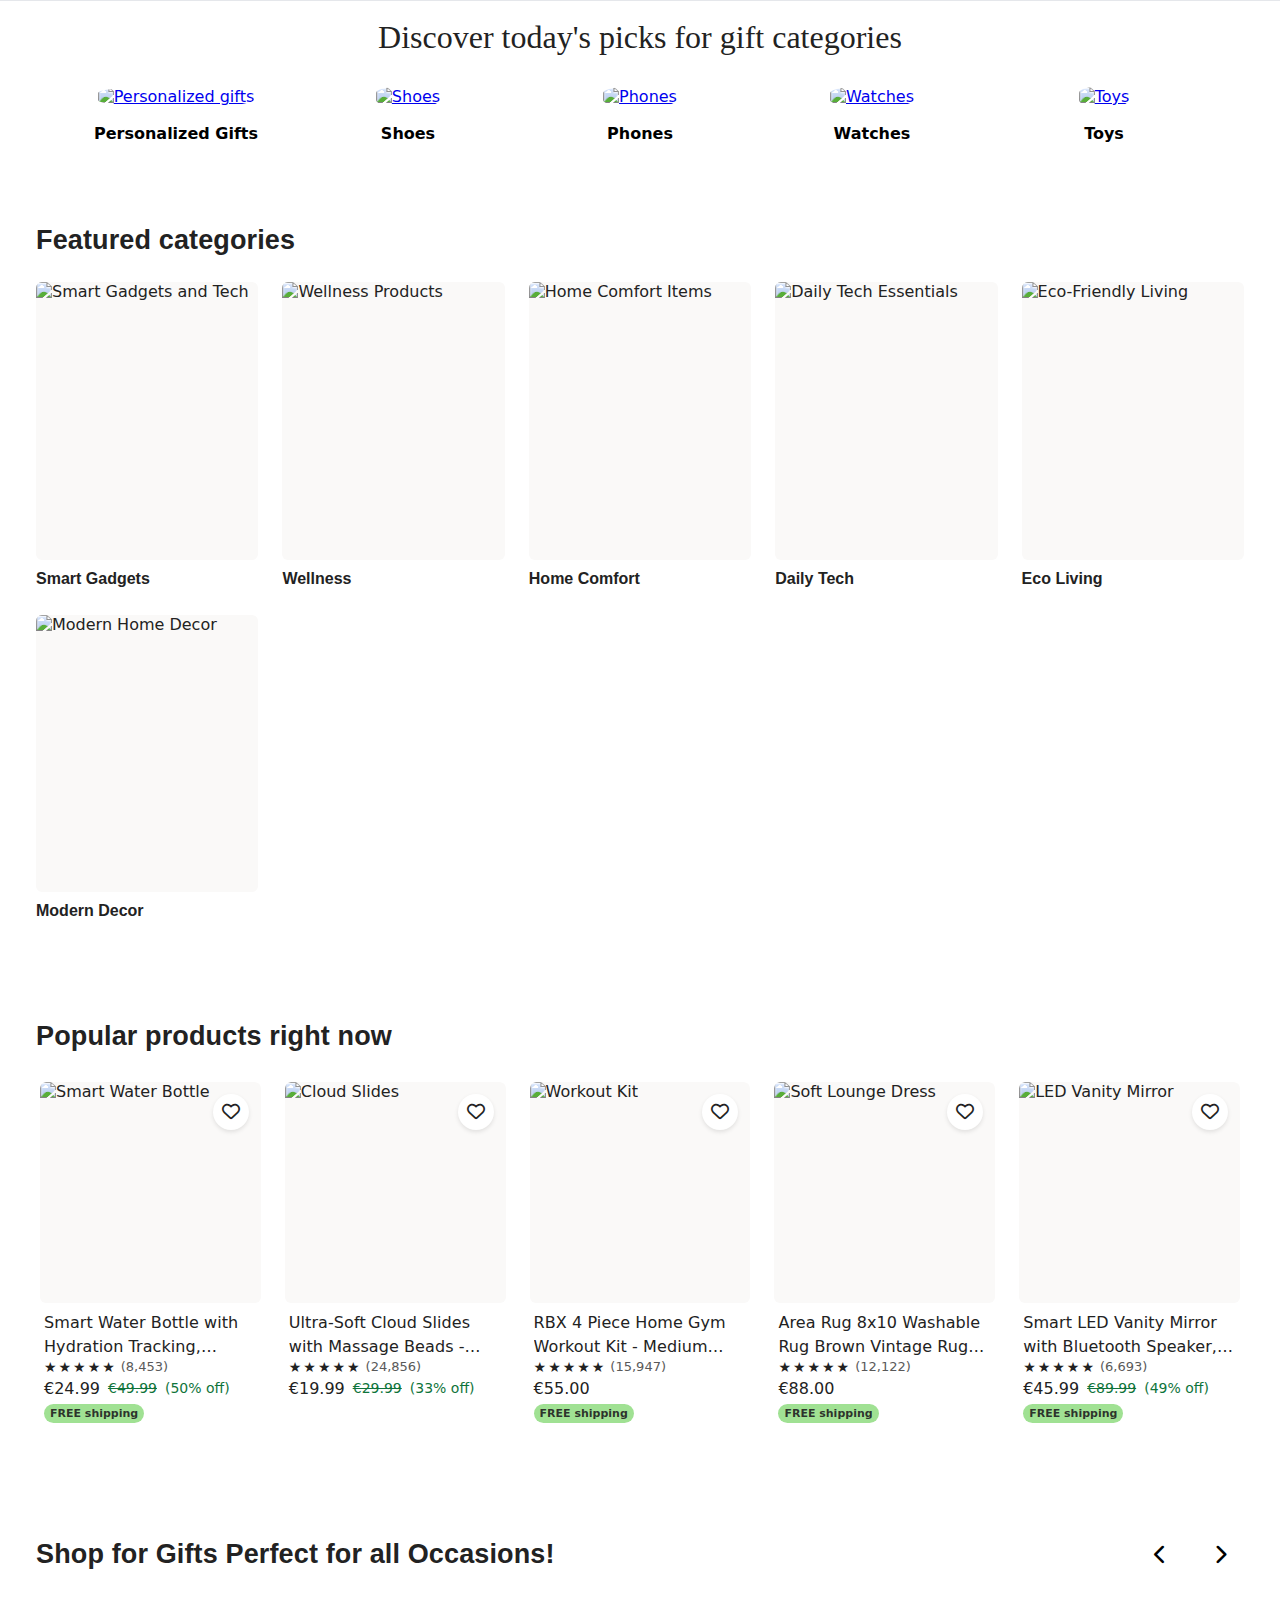
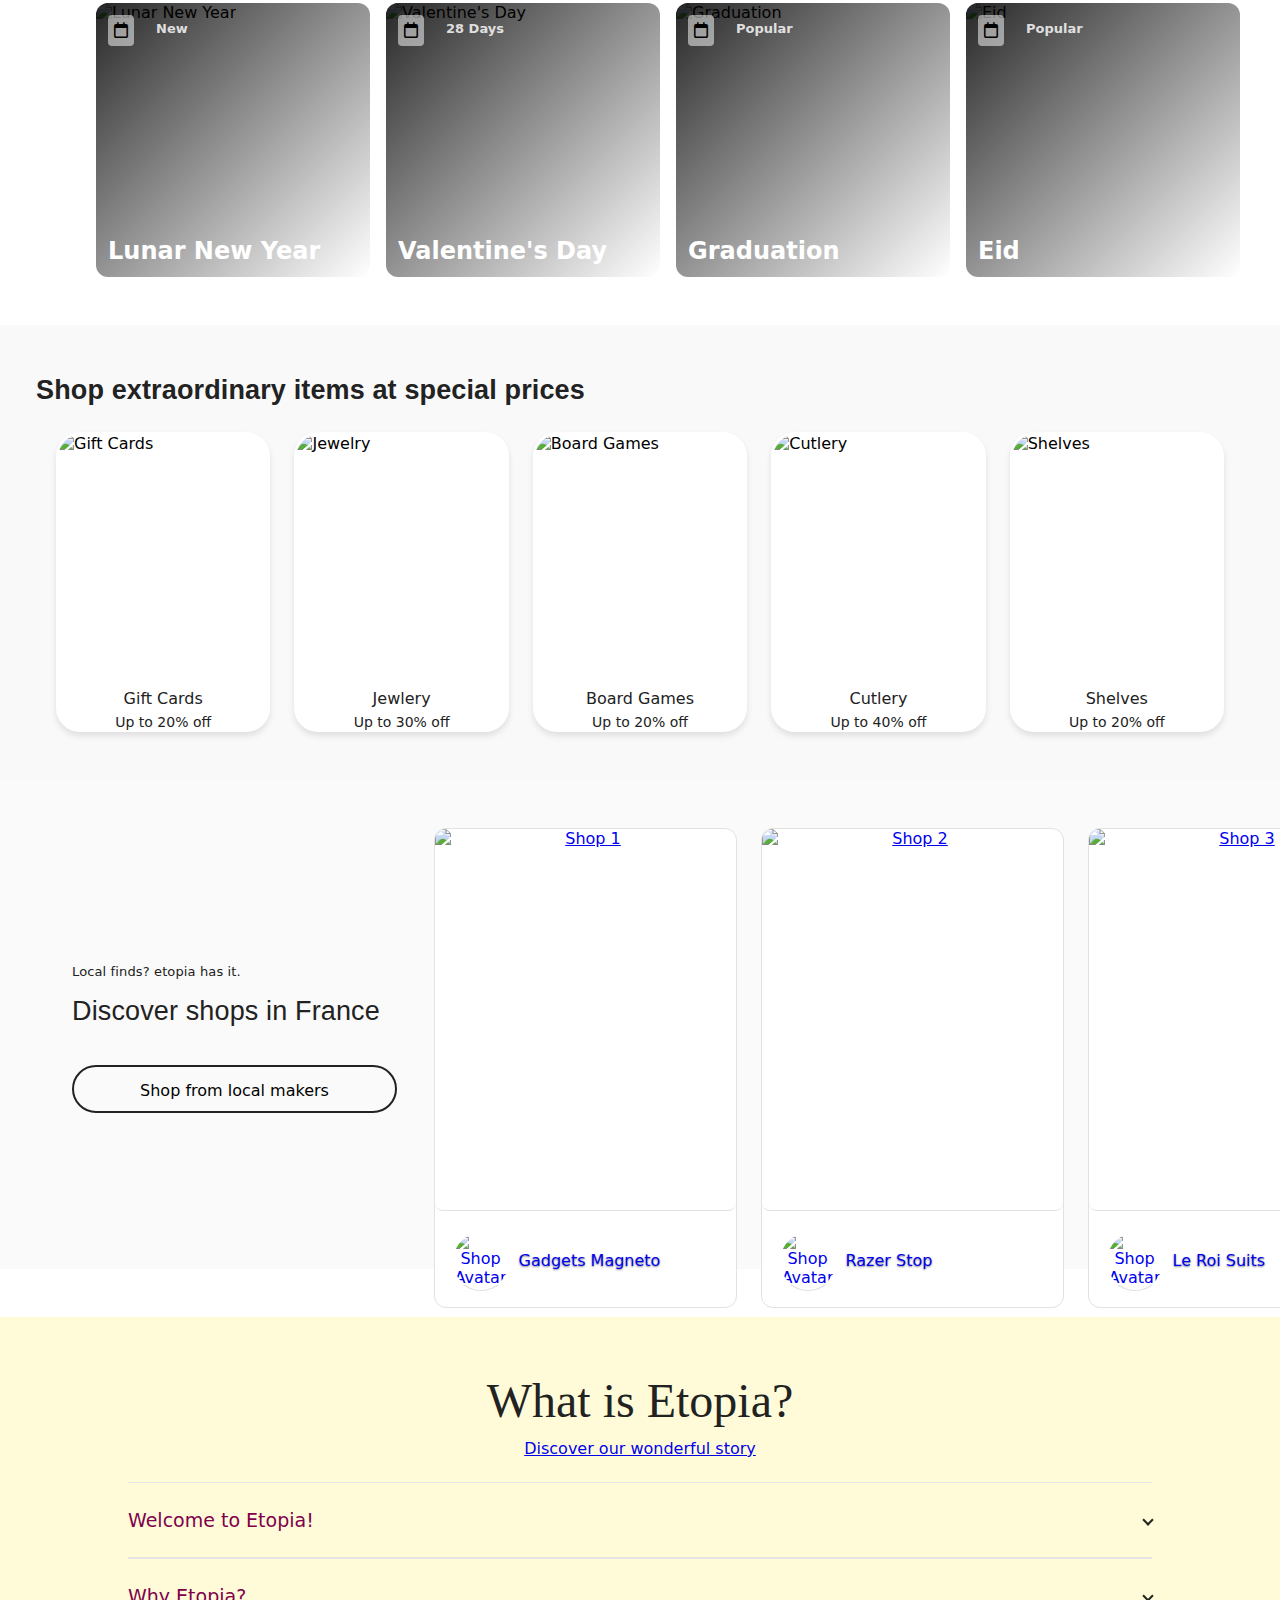
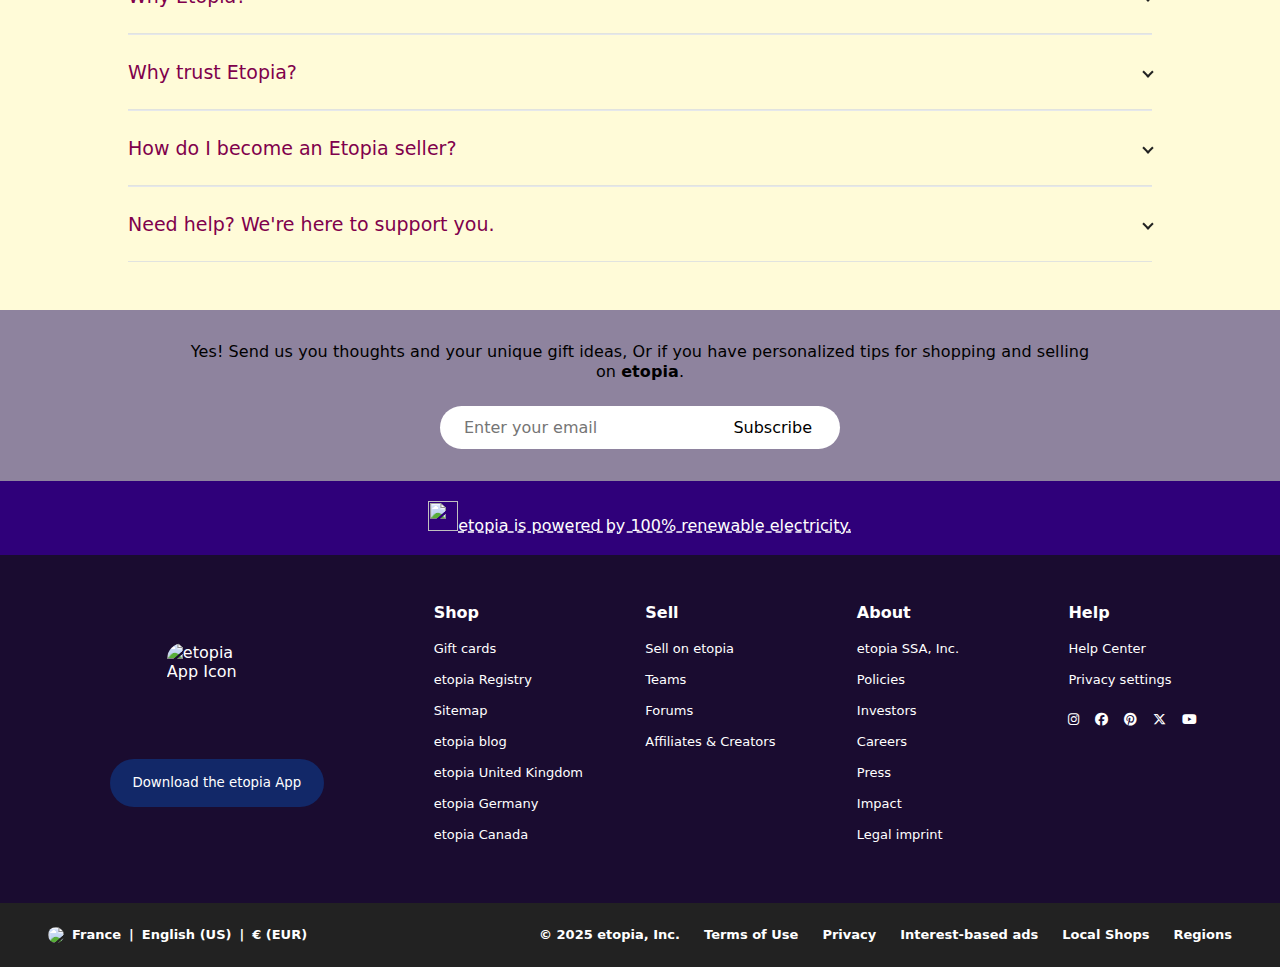
==== commit dfdd40c9: "Update index.html" ====
--- a/index.html
+++ b/index.html
@@ -15,142 +15,7 @@
  -->
 </head>
 <body>
-    <header>
-        <nav class="top-nav">
-            <div class="nav-left">
-                <div class="logo">
-                    <img src="images/etopia logo 1.png" alt="etopia" width="100">
-                </div>
-                <div class="categories-dropdown">
-                    <button class="categories-btn">
-                        <i class="fas fa-bars"></i>
-                        <span>Categories</span>
-                    </button>
-                    <div class="dropdown-menu">
-                        <div class="dropdown-item parent">
-                            <span>Tech & Gadgets</span>
-                            <div class="submenu">
-                                <a href="#">Smartphones & Accessories</a>
-                                <a href="#">Home Automation Devices</a>
-                                <a href="#">Audio & Wearables</a>
-                                <a href="#">Computers & Laptops</a>
-                                <a href="#">Gaming Consoles</a>
-                            </div>
-                        </div>
-                        <div class="dropdown-item parent">
-                            <span>Home Essentials</span>
-                            <div class="submenu">
-                                <a href="#">Smart Kitchen Gadgets</a>
-                                <a href="#">Stylish Furniture</a>
-                                <a href="#">Lighting & Decor</a>
-                                <a href="#">Storage Solutions</a>
-                                <a href="#">Cleaning Tech</a>
-                            </div>
-                        </div>
-                        <div class="dropdown-item parent">
-                            <span>Health & Fitness</span>
-                            <div class="submenu">
-                                <a href="#">Fitness Trackers</a>
-                                <a href="#">Health Monitoring Devices</a>
-                                <a href="#">Wellness Gadgets</a>
-                                <a href="#">Personal Care Tech</a>
-                                <a href="#">Sleep Enhancers</a>
-                            </div>
-                        </div>
-                        <div class="dropdown-item parent">
-                            <span>Digital Services</span>
-                            <div class="submenu">
-                                <a href="#">E-Learning Platforms</a>
-                                <a href="#">Graphic Design Tools</a>
-                                <a href="#">Digital Subscriptions</a>
-                                <a href="#">Web & App Development</a>
-                                <a href="#">Creative Resources</a>
-                            </div>
-                        </div>
-                        <div class="dropdown-item parent">
-                            <span>Gaming Zone</span>
-                            <div class="submenu">
-                                <a href="#">PC Gaming Accessories</a>
-                                <a href="#">Virtual Reality Gear</a>
-                                <a href="#">Streaming Tools</a>
-                                <a href="#">Game Merchandise</a>
-                                <a href="#">Online Games</a>
-                            </div>
-                        </div>
-                        <div class="dropdown-item parent">
-                            <span>Eco & Sustainable</span>
-                            <div class="submenu">
-                                <a href="#">Solar-Powered Devices</a>
-                                <a href="#">Energy-Efficient Tech</a>
-                                <a href="#">Recycled Electronics</a>
-                                <a href="#">Eco-Friendly Gadgets</a>
-                                <a href="#">Green Lifestyle</a>
-                            </div>
-                        </div>
-                        <div class="dropdown-item parent">
-                            <span>Office Tools</span>
-                            <div class="submenu">
-                                <a href="#">Ergonomic Furniture</a>
-                                <a href="#">Work-from-Home Gear</a>
-                                <a href="#">Video Conferencing Tools</a>
-                                <a href="#">Organizational Software</a>
-                                <a href="#">Office Accessories</a>
-                            </div>
-                        </div>
-                    </div>
-                </div>
-                
-                
-            </div>
-            
-    
-            <div class="search-container">
-                <input type="text" placeholder="Search for anything">
-                <button class="search-btn">
-                    <i class="fas fa-search"></i>
-                </button>
-            </div>
-    
-            <div class="nav-right">
-                <button class="sign-in">Sign in</button>
-                <button class="sell-btn">Sell on etopia</button>
-                <button class="region-btn">
-                    <img src="images/france.png" alt="France" class="flag-icon">
-                    <span class="hover-text">France</span>
-                </button>
-                <button class="icon-btn favorites-btn">
-                    <i class="far fa-heart"></i>
-                    <span class="hover-text">Favorites</span>
-                </button>
-                <button class="icon-btn gifts-btn">
-                    <i class="fas fa-gift"></i>
-                    <span class="hover-text">Gifts</span>
-                </button>
-                <button class="icon-btn cart-btn">
-                    <i class="fas fa-shopping-cart"></i>
-                    <span class="hover-text">Cart</span>
-                </button>
-            </div>
-        </nav>
-    
-        <nav class="categories-nav">
-            <button class="nav-btn">
-                <i class="fas fa-gift"></i>
-                Gifts
-            </button>
-            <button class="nav-btn"><i class="fa-solid fa-couch"></i>
-                Home Improvement Ideas</button>
-            <button class="nav-btn"><i class="fa-solid fa-house"></i>
-                Home Favorites</button>
-            <button class="nav-btn"><i class="fa-solid fa-shirt"></i>
-                Fashion Finds</button>
-            <button class="nav-btn"><i class="fa-solid fa-cash-register"></i>
-                Registry</button>
-            <button class="nav-btn"><i class="fa-solid fa-gifts"></i>
-                Gift Cards</button>
-        </nav>
-        
-    </header>
+    <header></header>
     
 
     <main>
@@ -160,27 +25,24 @@
 
             <div class="gift-categories">
                 <div class="gift-category">
-                    <img src="images/gifts category/personalised gifts.png" alt="Personalized gifts">
+                    <a href="categories.html#gifts"><img src="images/gifts category/personalised gifts.png" alt="Personalized gifts"></a>
                     <span>Personalized Gifts</span>
                 </div>
+                
                 <div class="gift-category">
-                    <img src="images/gifts category/gamestations.webp" alt="Game Stations">
-                    <span>Game Stations</span>
+                    <a href="categories.html#clothing"><img src="images/gifts category/shoes.jpg" alt="Shoes"></a>
+                    <span>Shoes</span>
                 </div>
                 <div class="gift-category">
-                    <img src="images/gifts category/shoes.jpg" alt="Shoes">
-                    <span>Shoes</span>
+                    <a href="categories.html#new-tech-gadgets"><img src="images/gifts category/phones.jpg" alt="Phones"></a>
+                    <span>Phones</span>
                 </div>
                 <div class="gift-category">
-                    <img src="images/gifts category/phones.jpg" alt="Phones">
-                    <span>Phones</span>
+                    <a href="categories.html#clothing"><img src="images/gifts category/watches.jpg" alt="Watches"></a>
+                    <span>Watches</span>
                 </div>
                 <div class="gift-category">
-                    <img src="images/gifts category/watches.jpg" alt="Watches">
-                    <span>Watches</span>
-                </div>
-                <div class="gift-category">
-                    <img src="images/gifts category/toys.png" alt="Toys">
+                    <a href="categories.html#gifts"><img src="images/gifts category/toys.png" alt="Toys"></a>
                     <span>Toys</span>
                 </div>
             </div>
@@ -189,7 +51,7 @@
             <h2>Featured categories</h2>
         
             <div class="category-grid">
-                <a href="#" class="category-item">
+                <a href="categories.html#new-tech-gadgets" class="category-item">
                     <div class="category-image">
                         <img src="images/Featured categories/smart-gadgets.avif" alt="Smart Gadgets and Tech">
                     </div>
@@ -479,7 +341,8 @@
             <section class="welcome-button">
                 <p>Local finds? etopia has it.</p>
                 <h2>Discover shops in France</h2>
-                <button class="discover-btn">Shop from local makers</button>
+                <a href="local-shops.html"><button class="discover-btn">Shop from local makers</button>
+
             </section>
             <div class="shop-grid">
                 <div class="shop-card">
@@ -506,12 +369,13 @@
                     </div>
                 </div>
             </div>
+        </a>
         </section>
         
         
         <section class="what-is-etopia">
             <h2>What is Etopia?</h2>
-            <h4><a href="https://www.etopia.com/about">Discover our wonderful story</a></h4>
+            <h4><a href="about.html">Discover our wonderful story</a></h4>
             <div class="accordion">
                 <details class="accordion-item">
                     <summary class="accordion-header">
@@ -578,13 +442,13 @@
                     <div class="accordion-content">
                         <p>Great news: Our platform welcomes entrepreneurs worldwide! As long as your products meet <a href="https://www.etopia.com/legal/sellers/">Etopia's standards</a>, you're welcome to join our marketplace. Whether you're an established business or a startup, here's how to get started:
                             <br><br>
-                            <b>1) Create your seller account:</b> Begin by creating an Etopia account and <a href="https://www.etopia.com/sell">setting up your store</a>.<br><br>
+                            <b>1) Create your seller account:</b> Begin by creating an Etopia account and <a href="sign-up.html">setting up your store</a>.<br><br>
                             <b>2) List your products:</b> Create detailed listings for your products with high-quality images and descriptions.<br><br>
                             <b>3) Manage shipping:</b> Choose from our various shipping options to serve your customers efficiently.<br><br>
                             <b>4) Deliver excellence:</b> Provide outstanding customer service and maintain high product quality standards.<br><br>
                             Ready to grow your business globally!
                             <br><br>
-                            <a href="https://www.etopia.com/sell"><i>Start selling</i></a></p>
+                            <a href="sign-up.html"><i>Start selling</i></a></p>
                     </div>
                 </details>
                 
@@ -612,7 +476,7 @@
         <span><img src="images/renewable icon.png" class="renewable-icon">etopia is powered by 100% renewable electricity.</span>
      </div>
      
-     <footer>
+    <footer>
         <div class="footer-wrapper">
             <div class="footer-left">
                 <img src="images/etopia App Icon.png" alt="etopia App Icon" class="app-icon">
@@ -724,6 +588,7 @@
                         <button id="close-btn">Got it</button>
                     </div>
                 </div>
+                
             </div>
         </div>
     
@@ -738,4 +603,4 @@
  -->
     <script src="script.js"></script>
 </body>
-</html>+</html>
--- a/styles.css
+++ b/styles.css
@@ -1469,7 +1469,7 @@
 }
 
 .regions-table {
-    display: none; /* Initial state */
+    display: none; /* Initially hidden */
     position: fixed;
     top: 0;
     left: 0;
@@ -1490,17 +1490,16 @@
     border-radius: 12px;
     width: 90%;
     max-width: 600px;
+    box-shadow: 0 4px 12px rgba(0, 0, 0, 0.1);
 }
 
 .regions-content h3 {
     font-family: "Guardian-EgypTT", serif;
     text-align: left;
-    text-decoration: none;
     font-size: 32px;
     font-weight: 200;
     line-height: 36px;
     color: #222222;
-    padding: 0 18px;
     padding-bottom: 20px;
     margin-bottom: 20px;
 }
@@ -1524,7 +1523,6 @@
     text-decoration: underline;
     color: #222;
 }
-
 
 #close-btn {
     font-size: 14px;
@@ -1539,6 +1537,7 @@
 #close-btn:hover {
     background-color: #444;
 }
+
 
 @media (max-width: 480px) {
     .regions-grid {
